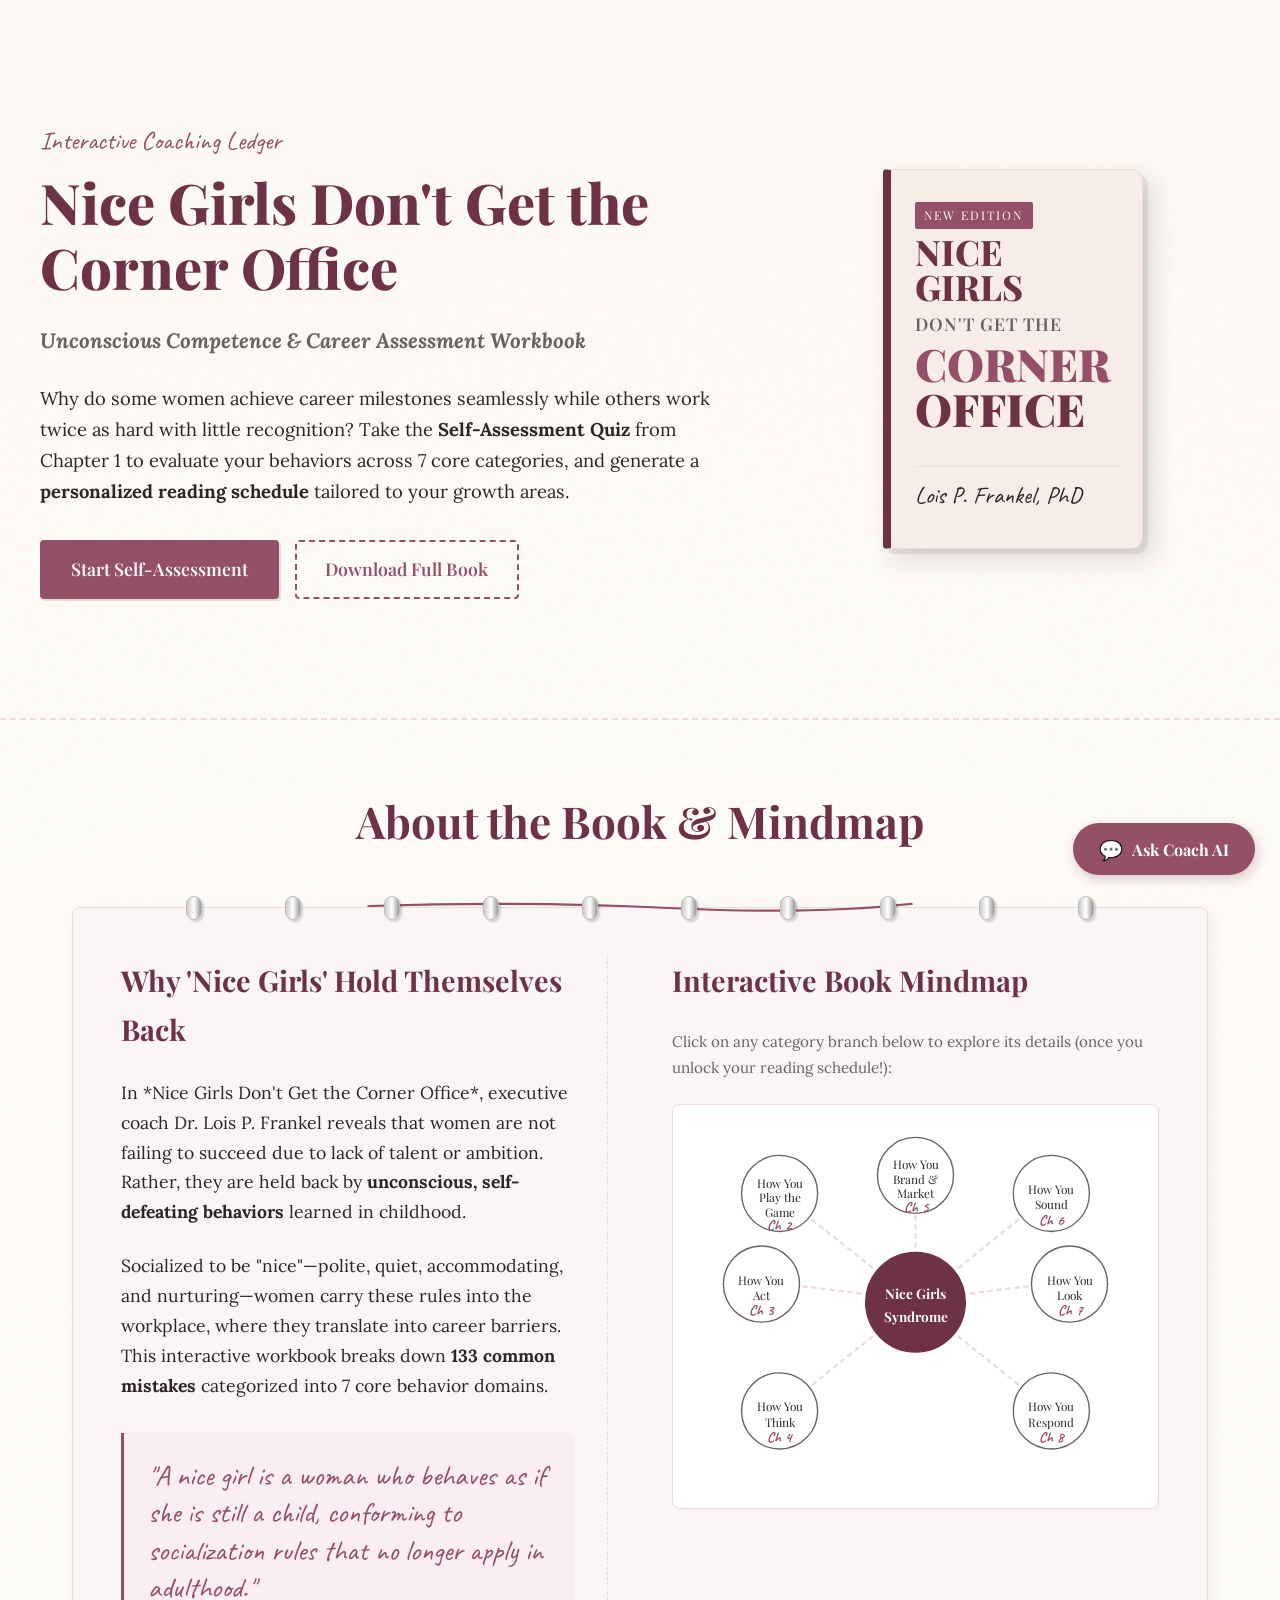
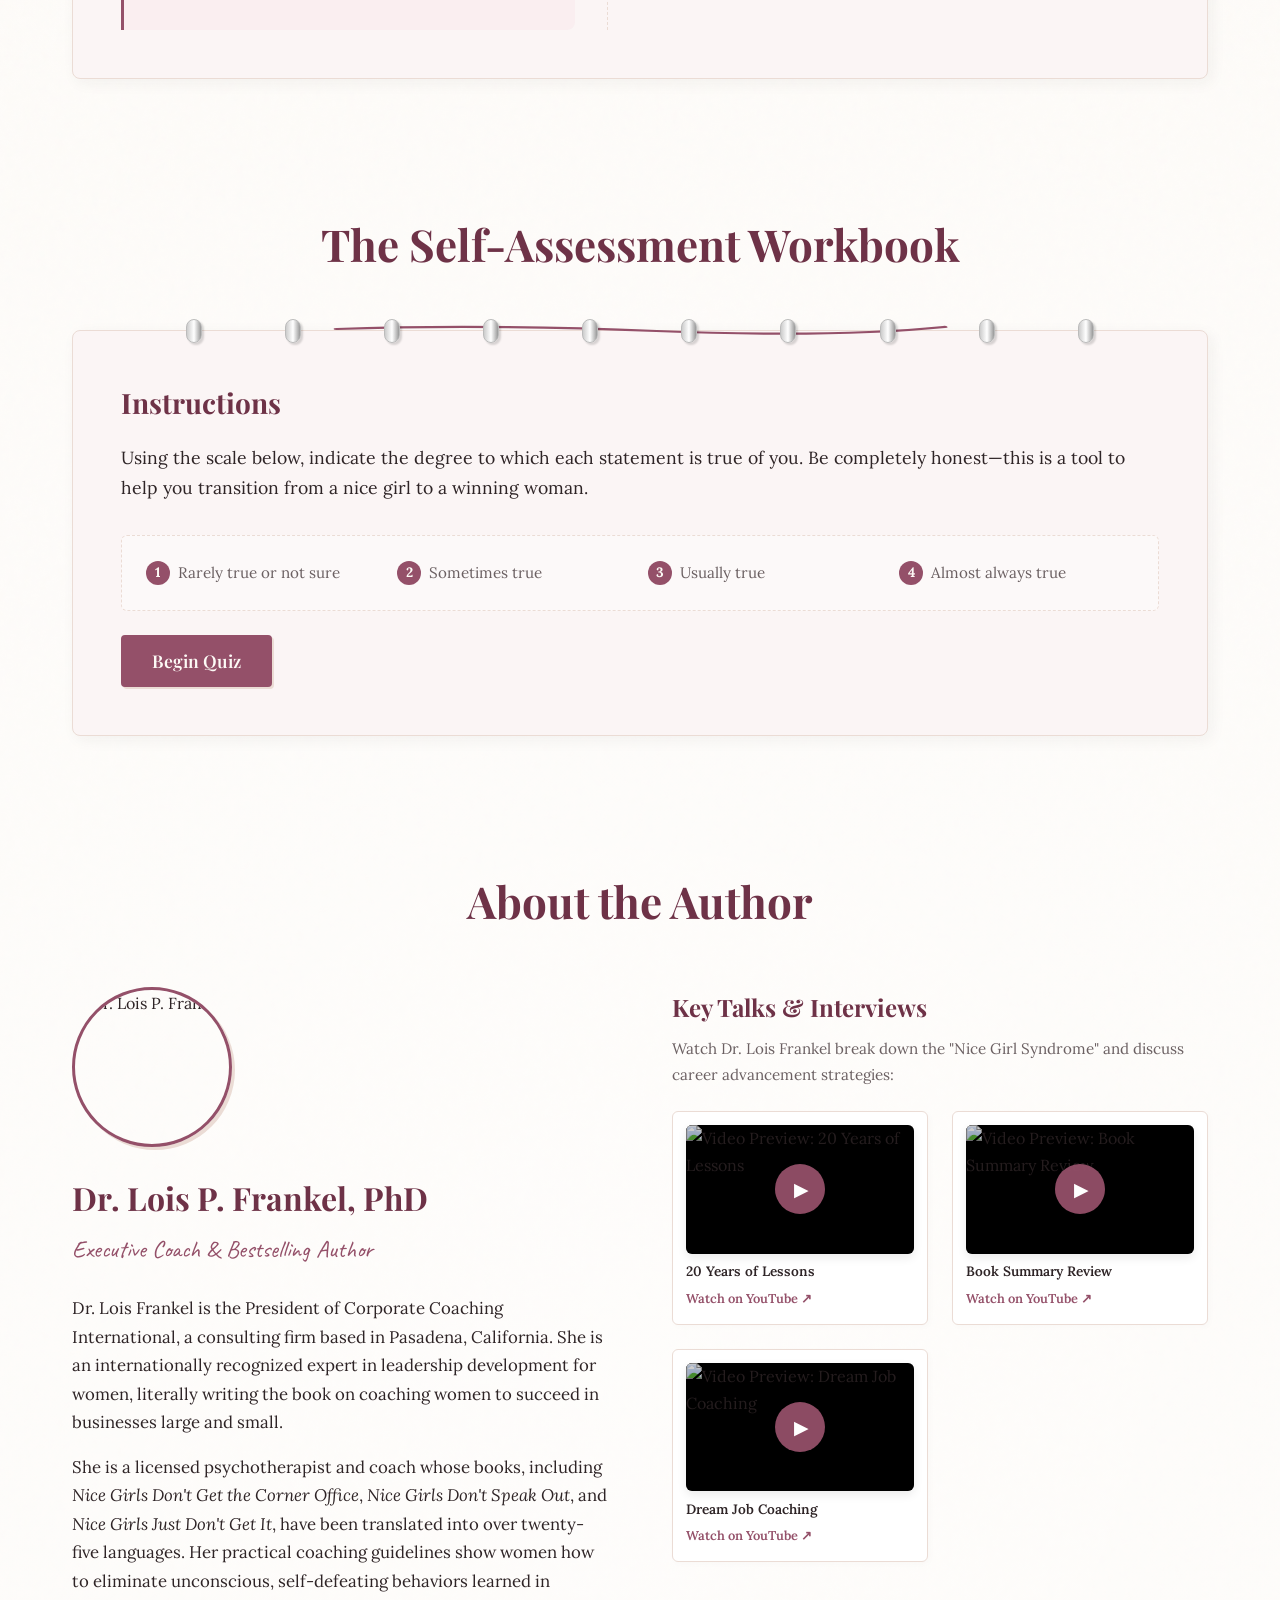
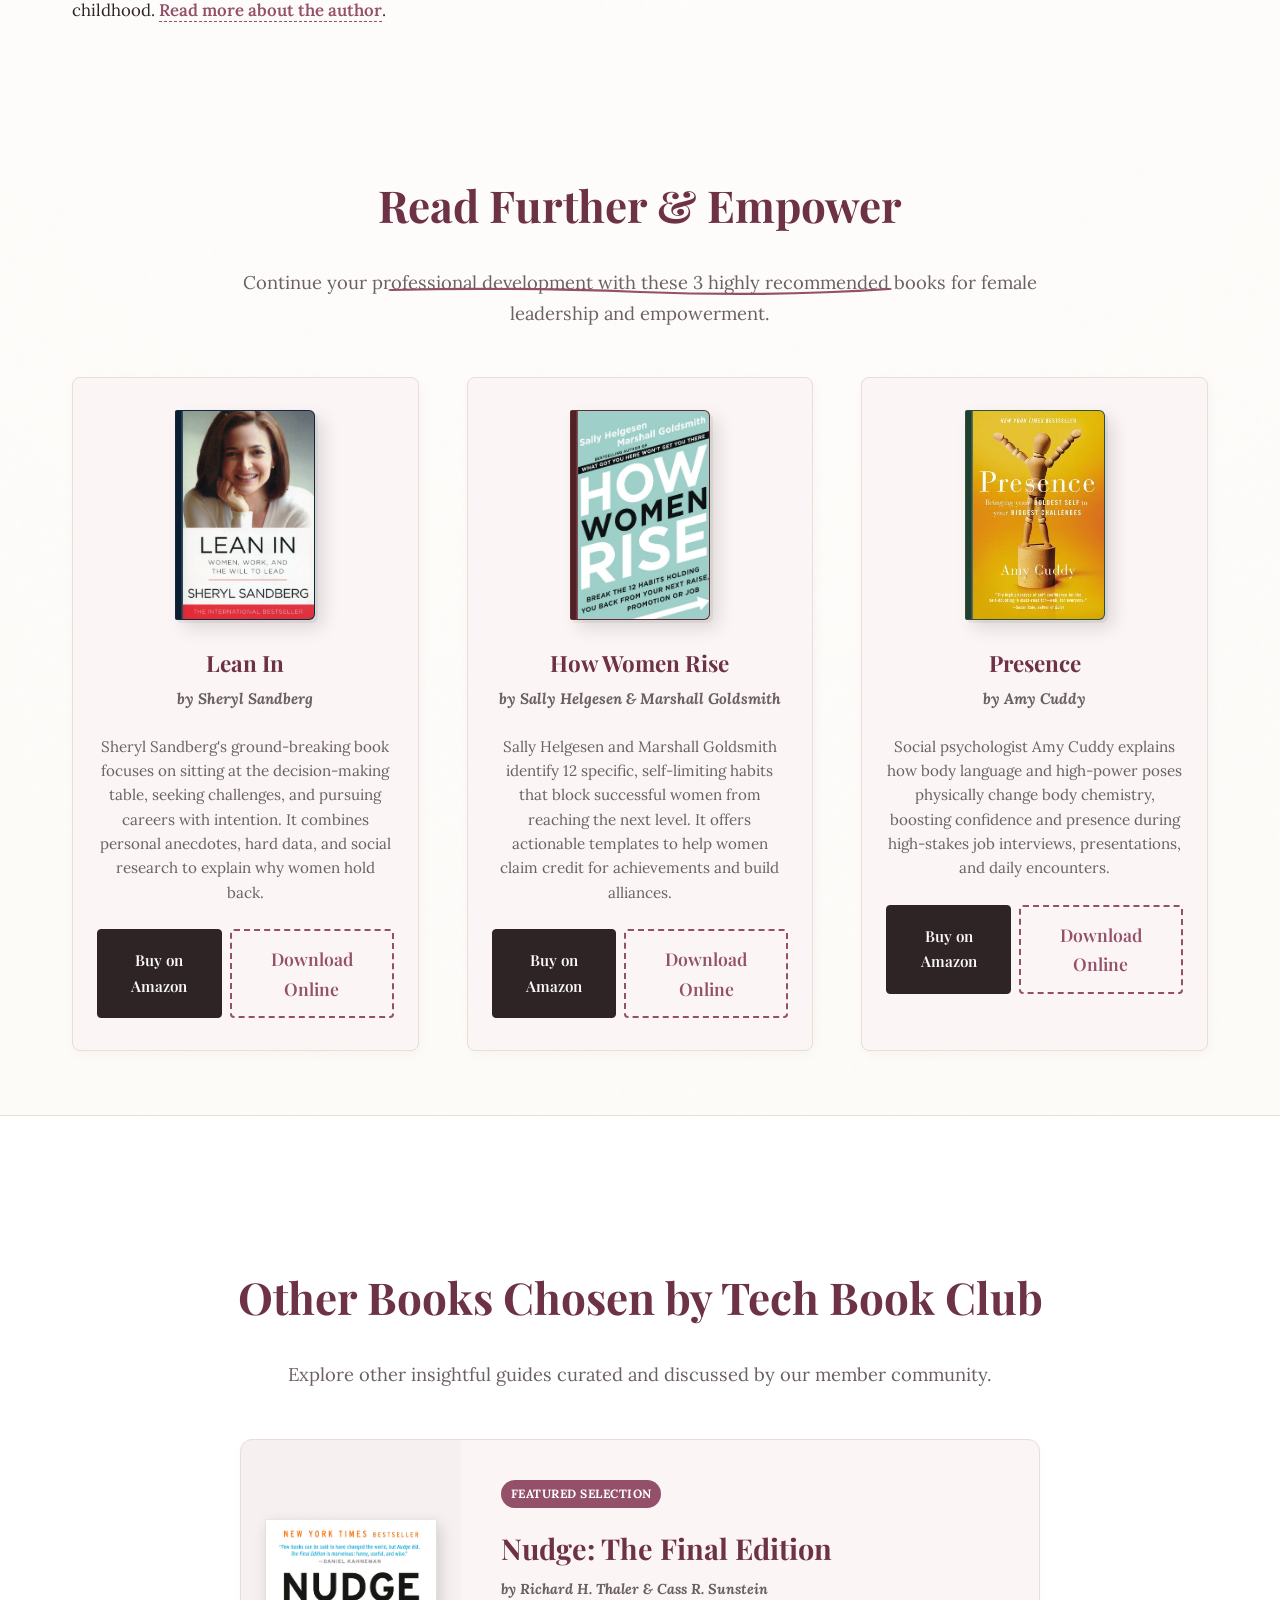
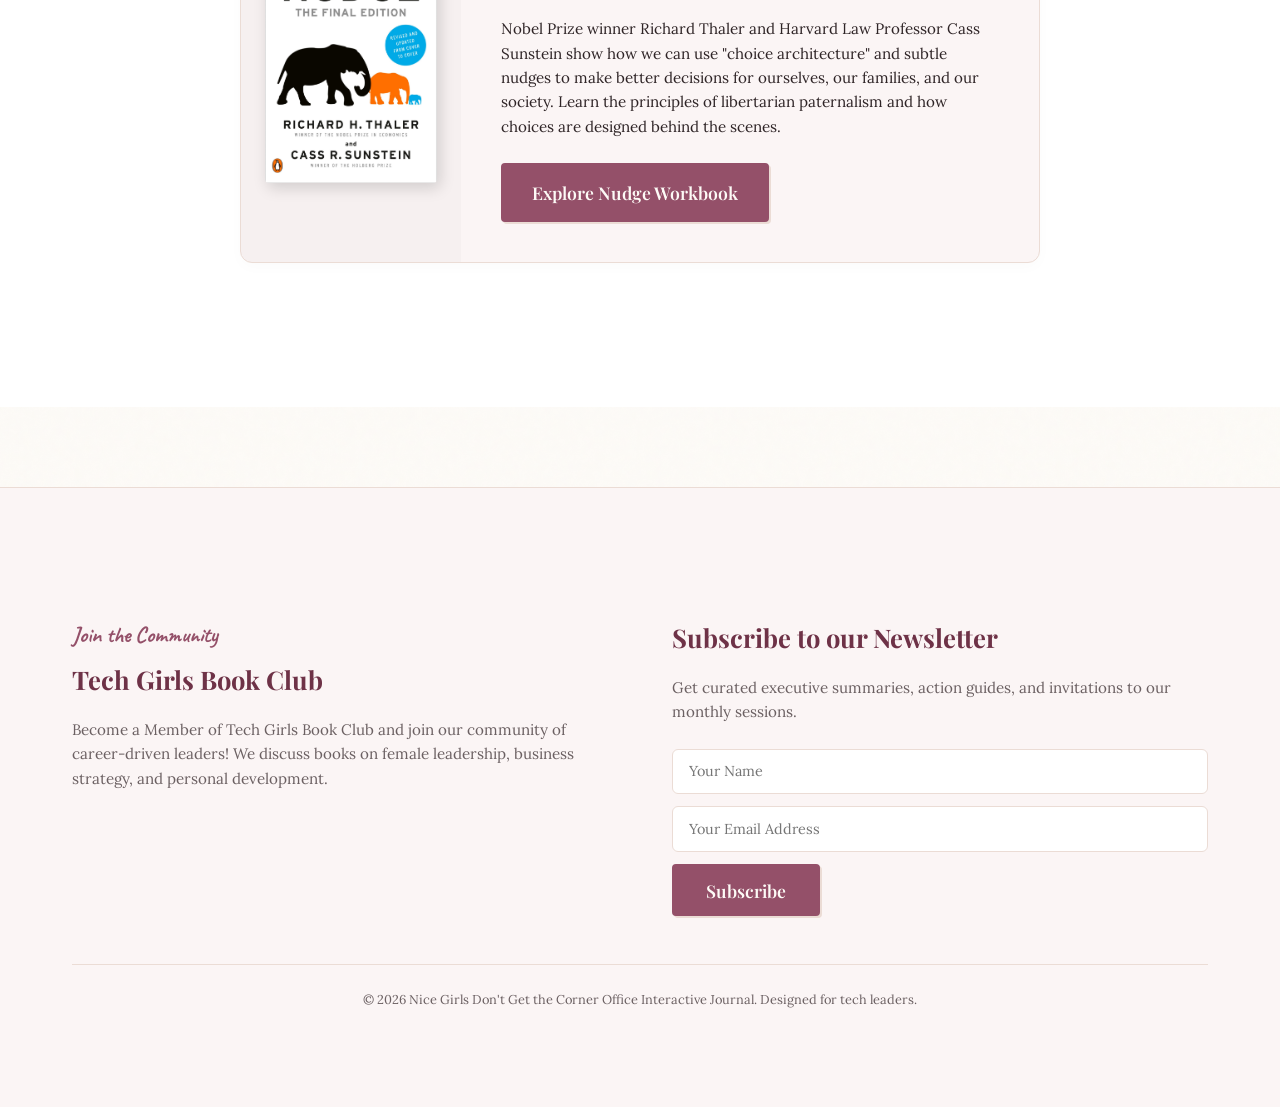
==== index.html @ 50cb1717 "Initial commit" ====
<!DOCTYPE html>
<html lang="en">
<head>
  <meta charset="UTF-8">
  <meta name="viewport" content="width=device-width, initial-scale=1.0">
  <title>Nice Girls Don't Get the Corner Office | Interactive Coaching Journal</title>
  <meta name="description" content="An interactive coaching workbook, dynamic reading schedule, custom podcast player, and Gemini RAG chatbot based on Dr. Lois P. Frankel's bestselling book.">
  <link rel="stylesheet" href="index.css">
</head>
<body>

  <!-- HERO SECTION -->
  <section class="hero-section" id="hero">
    <div class="hero-grid">
      <div class="hero-content">
        <div class="hero-eyebrow">Interactive Coaching Ledger</div>
        <h1 class="hero-title">
          Nice Girls Don't Get the Corner Office
        </h1>
        <h2 class="hero-subtitle">Unconscious Competence & Career Assessment Workbook</h2>
        <p class="hero-description">
          Why do some women achieve career milestones seamlessly while others work twice as hard with little recognition? 
          Take the <strong>Self-Assessment Quiz</strong> from Chapter 1 to evaluate your behaviors across 7 core categories, 
          and generate a <strong>personalized reading schedule</strong> tailored to your growth areas.
        </p>
        <div class="hero-buttons">
          <a href="#assessment-section" class="btn-ink">Start Self-Assessment</a>
          <a href="_OceanofPDF.com_Nice_Girls_Dont_Get_the_Corner_Office_-_Lois_P_Frankel.pdf" download class="btn-ink-outline">Download Full Book</a>
        </div>
      </div>
      <div class="hero-book-wrap">
        <div class="book-card">
          <div class="book-cover-mockup">
            <div class="mockup-banner">New Edition</div>
            <div class="mockup-title">NICE GIRLS</div>
            <div class="mockup-subtitle">DON'T GET THE</div>
            <div class="mockup-corner">CORNER</div>
            <div class="mockup-office">OFFICE</div>
            <div class="mockup-author">Lois P. Frankel, PhD</div>
          </div>
        </div>
      </div>
    </div>
  </section>

  <!-- INTRO & MINDMAP SECTION -->
  <section class="intro-section" id="intro-about">
    <div class="journal-container">
      <h2 class="section-title">
        About the Book & Mindmap
        <div class="doodle-container title-underline">
          <svg class="doodle-svg" viewBox="0 0 200 12" preserveAspectRatio="none">
            <path d="M 5 6 Q 60 1, 110 8 T 195 4" class="doodle-path rose"></path>
          </svg>
        </div>
      </h2>
      
      <div class="journal-card intro-grid">
        <div class="notebook-spirals">
          <span></span><span></span><span></span><span></span><span></span><span></span><span></span><span></span><span></span><span></span>
        </div>
        
        <div class="intro-text-block">
          <h3>Why 'Nice Girls' Hold Themselves Back</h3>
          <p>
            In *Nice Girls Don't Get the Corner Office*, executive coach Dr. Lois P. Frankel reveals that women are not failing to succeed due to lack of talent or ambition. Rather, they are held back by <strong>unconscious, self-defeating behaviors</strong> learned in childhood.
          </p>
          <p>
            Socialized to be "nice"—polite, quiet, accommodating, and nurturing—women carry these rules into the workplace, where they translate into career barriers. This interactive workbook breaks down <strong>133 common mistakes</strong> categorized into 7 core behavior domains.
          </p>
          <div class="handdrawn-quote">
            "A nice girl is a woman who behaves as if she is still a child, conforming to socialization rules that no longer apply in adulthood."
          </div>
        </div>

        <div class="intro-mindmap-block">
          <h3>Interactive Book Mindmap</h3>
          <p class="explanation">Click on any category branch below to explore its details (once you unlock your reading schedule!):</p>
          
          <div class="mindmap-container">
            <svg class="mindmap-svg" viewBox="0 0 500 400">
              <!-- Connector Lines -->
              <g class="mindmap-lines">
                <path d="M 250 200 Q 150 120, 100 80" class="mindmap-path"></path>
                <path d="M 250 200 Q 130 180, 80 180" class="mindmap-path"></path>
                <path d="M 250 200 Q 150 280, 100 320" class="mindmap-path"></path>
                <path d="M 250 200 Q 250 100, 250 60" class="mindmap-path"></path>
                <path d="M 250 200 Q 350 120, 400 80" class="mindmap-path"></path>
                <path d="M 250 200 Q 370 180, 420 180" class="mindmap-path"></path>
                <path d="M 250 200 Q 350 280, 400 320" class="mindmap-path"></path>
              </g>

              <!-- Central Node -->
              <g class="mindmap-node central" transform="translate(250, 200)">
                <circle r="55" class="node-bg"></circle>
                <text class="node-text central-title" y="-10">Nice Girls</text>
                <text class="node-text central-subtitle" y="15">Syndrome</text>
              </g>

              <!-- 7 Outer Category Nodes -->
              <!-- Chapter 2 -->
              <g class="mindmap-node outer branch-ch2" transform="translate(100, 80)" data-chapter="2">
                <circle r="42" class="node-bg"></circle>
                <text class="node-text title" y="-12">How You</text>
                <text class="node-text title" y="4">Play the</text>
                <text class="node-text subtitle" y="20">Game</text>
                <text class="node-text tag" y="35">Ch 2</text>
              </g>

              <!-- Chapter 3 -->
              <g class="mindmap-node outer branch-ch3" transform="translate(80, 180)" data-chapter="3">
                <circle r="42" class="node-bg"></circle>
                <text class="node-text title" y="-5">How You</text>
                <text class="node-text title" y="12">Act</text>
                <text class="node-text tag" y="29">Ch 3</text>
              </g>

              <!-- Chapter 4 -->
              <g class="mindmap-node outer branch-ch4" transform="translate(100, 320)" data-chapter="4">
                <circle r="42" class="node-bg"></circle>
                <text class="node-text title" y="-5">How You</text>
                <text class="node-text title" y="12">Think</text>
                <text class="node-text tag" y="29">Ch 4</text>
              </g>

              <!-- Chapter 5 -->
              <g class="mindmap-node outer branch-ch5" transform="translate(250, 60)" data-chapter="5">
                <circle r="42" class="node-bg"></circle>
                <text class="node-text title" y="-12">How You</text>
                <text class="node-text title" y="4">Brand &amp;</text>
                <text class="node-text subtitle" y="20">Market</text>
                <text class="node-text tag" y="35">Ch 5</text>
              </g>

              <!-- Chapter 6 -->
              <g class="mindmap-node outer branch-ch6" transform="translate(400, 80)" data-chapter="6">
                <circle r="42" class="node-bg"></circle>
                <text class="node-text title" y="-5">How You</text>
                <text class="node-text title" y="12">Sound</text>
                <text class="node-text tag" y="29">Ch 6</text>
              </g>

              <!-- Chapter 7 -->
              <g class="mindmap-node outer branch-ch7" transform="translate(420, 180)" data-chapter="7">
                <circle r="42" class="node-bg"></circle>
                <text class="node-text title" y="-5">How You</text>
                <text class="node-text title" y="12">Look</text>
                <text class="node-text tag" y="29">Ch 7</text>
              </g>

              <!-- Chapter 8 -->
              <g class="mindmap-node outer branch-ch8" transform="translate(400, 320)" data-chapter="8">
                <circle r="42" class="node-bg"></circle>
                <text class="node-text title" y="-5">How You</text>
                <text class="node-text title" y="12">Respond</text>
                <text class="node-text tag" y="29">Ch 8</text>
              </g>
            </svg>
          </div>
        </div>
      </div>
    </div>
  </section>

  <!-- ASSESSMENT / QUIZ SECTION -->
  <section class="assessment-section" id="assessment-section">
    <div class="journal-container">
      <h2 class="section-title">
        The Self-Assessment Workbook
        <div class="doodle-container title-underline">
          <svg class="doodle-svg" viewBox="0 0 200 12" preserveAspectRatio="none">
            <path d="M 5 6 Q 50 1, 105 8 T 195 4" class="doodle-path rose"></path>
          </svg>
        </div>
      </h2>
      
      <div class="journal-card">
        <div class="notebook-spirals">
          <span></span><span></span><span></span><span></span><span></span><span></span><span></span><span></span><span></span><span></span>
        </div>

        <div class="quiz-intro" id="quiz-intro-box">
          <h3>Instructions</h3>
          <p>
            Using the scale below, indicate the degree to which each statement is true of you. 
            Be completely honest—this is a tool to help you transition from a nice girl to a winning woman.
          </p>
          <div class="likert-legend">
            <div class="legend-item"><span class="legend-num">1</span> Rarely true or not sure</div>
            <div class="legend-item"><span class="legend-num">2</span> Sometimes true</div>
            <div class="legend-item"><span class="legend-num">3</span> Usually true</div>
            <div class="legend-item"><span class="legend-num">4</span> Almost always true</div>
          </div>
          <button type="button" class="btn-ink" id="start-quiz-btn" style="margin-top: 1.5rem;">Begin Quiz</button>
        </div>

        <!-- Quiz Form Wrapper -->
        <form id="quiz-form" class="hidden">
          <div class="quiz-progress-bar">
            <div class="progress-fill-wrap">
              <div class="progress-fill" id="progress-fill" style="width: 0%;"></div>
            </div>
            <span class="progress-text" id="progress-text">Page 1 of 7</span>
          </div>

          <!-- Page Containers (7 pages of 7 questions) -->
          <div class="quiz-pages-container" id="quiz-pages-container">
            <!-- JS will dynamically populate questions here -->
          </div>

          <div class="quiz-navigation">
            <button type="button" class="btn-ink-outline hidden" id="prev-page-btn">Previous</button>
            <button type="button" class="btn-ink" id="next-page-btn">Next Section</button>
            <button type="submit" class="btn-ink hidden" id="submit-quiz-btn">Submit & Calculate Scores</button>
          </div>
        </form>
      </div>
    </div>
  </section>

  <!-- RESULTS SECTION -->
  <section class="results-section hidden" id="results-section">
    <div class="journal-container">
      <h2 class="section-title">Your Assessment Results</h2>
      
      <div class="journal-card results-grid">
        <div class="notebook-spirals">
          <span></span><span></span><span></span><span></span><span></span><span></span><span></span><span></span><span></span><span></span>
        </div>

        <div class="results-summary">
          <div class="overall-score-badge">
            <span class="score-label">Overall Score</span>
            <span class="score-val" id="overall-score-display">0</span>
            <span class="score-max">/ 196</span>
          </div>
          
          <div class="profile-verdict-box">
            <h3 id="verdict-title">Verdict</h3>
            <p id="verdict-description">Loading calculation...</p>
            <div class="handdrawn-quote-marker" id="verdict-badge-doodle">
              <span id="verdict-badge-text">Nice Girl</span>
            </div>
          </div>
        </div>

        <div class="results-categories">
          <h3>Category Breakdown</h3>
          <p class="explanation">Scores range from 7 (highest risk) to 28 (highest competence). The lower the score, the more that category impedes your career progression.</p>
          <div class="category-bars-list" id="category-bars-list">
            <!-- JS dynamically populates bars here -->
          </div>
          
          <button type="button" class="btn-ink" id="generate-schedule-btn" style="margin-top: 2rem; width: 100%;">Generate Personal Reading Schedule</button>
        </div>
      </div>
    </div>
  </section>

  <!-- DYNAMIC READING SCHEDULE SECTION -->
  <section class="schedule-section hidden" id="schedule-section">
    <div class="journal-container">
      <div class="schedule-header">
        <h2 class="section-title">
          Your Personal Reading Schedule
          <div class="doodle-container title-underline">
            <svg class="doodle-svg" viewBox="0 0 200 12" preserveAspectRatio="none">
              <path d="M 5 6 Q 50 3, 110 8 T 195 4" class="doodle-path rose"></path>
            </svg>
          </div>
        </h2>
        <p class="schedule-intro-text">
          Based on your self-assessment, we have reordered Chapters 2 through 8. 
          The sections where you scored the <strong>lowest</strong> (representing your highest risk areas) are placed first. 
          Work through these chapters first to gain the highest career leverage!
        </p>
      </div>

      <!-- Sorted Chapter Cards Container -->
      <div class="chapter-cards-container" id="chapter-cards-container">
        <!-- Chapter elements will be dynamically sorted and rendered here by JS -->
      </div>
    </div>
  </section>

  <!-- CHAPTER TEMPLATES (Hidden in DOM, used to clone by JS) -->
  <div id="chapter-templates" class="hidden">
    <!-- CHAPTER 2 -->
    <div class="chapter-card-wrapper" data-chapter="2" data-category-idx="0">
      <div class="chapter-card-header">
        <div class="chapter-badge">Priority #1</div>
        <h3 class="chapter-title">Chapter 2: How You Play the Game</h3>
        <p class="chapter-score-label">Category Score: <strong class="ch-score">0</strong> / 28</p>
      </div>
      
      <!-- Custom Cassette Audio Player -->
      <div class="chapter-audio-wrapper">
        <div class="act-audio-player">
          <div class="player-header">
            <span>JOURNAL CASSETTE PLAYER</span>
            <span>CHAPTER 2</span>
          </div>
          <div class="compact-cassette">
            <div class="compact-label">
              <div class="compact-title">Ch 2: How You Play the Game</div>
              <div class="compact-window">
                <div class="compact-wheel left-wheel"></div>
                <div class="compact-wheel right-wheel"></div>
              </div>
            </div>
          </div>
          <div class="player-controls">
            <input type="range" class="compact-time-slider" min="0" max="100" value="0">
            <div class="player-btn-bar">
              <button class="compact-play-btn" type="button">PLAY</button>
              <button class="compact-speed-btn" type="button" data-speed="1.0">1.0x</button>
              <span class="time-display">0:00 / 0:00</span>
            </div>
          </div>
          <audio src="audio/03_Chapter_2_How_You_Play_the_Game.m4a" preload="none"></audio>
        </div>
      </div>

      <div class="chapter-body">
        <p class="chapter-intro">
          A friend and I were discussing the Olympics soon after the closing ceremony. I remarked that I loved seeing people achieving the goals they had strived for their entire lives. She, on the other hand, said she didn’t like how competitive it was. “It’s the Olympics!” I blurted out. “They’re supposed to be competitive.” Business is no different. It has rules, boundaries, and strategies. If you don't play the game, you can't win.
        </p>
        <div class="chapter-actions">
          <a href="chapters/chapter_2.html" target="_blank" class="btn-ink">Read in PDF</a>
        </div>
      </div>
    </div>

    <!-- CHAPTER 3 -->
    <div class="chapter-card-wrapper" data-chapter="3" data-category-idx="1">
      <div class="chapter-card-header">
        <div class="chapter-badge">Priority #2</div>
        <h3 class="chapter-title">Chapter 3: How You Act</h3>
        <p class="chapter-score-label">Category Score: <strong class="ch-score">0</strong> / 28</p>
      </div>

      <!-- Custom Cassette Audio Player -->
      <div class="chapter-audio-wrapper">
        <div class="act-audio-player">
          <div class="player-header">
            <span>JOURNAL CASSETTE PLAYER</span>
            <span>CHAPTER 3</span>
          </div>
          <div class="compact-cassette">
            <div class="compact-label">
              <div class="compact-title">Ch 3: How You Act</div>
              <div class="compact-window">
                <div class="compact-wheel left-wheel"></div>
                <div class="compact-wheel right-wheel"></div>
              </div>
            </div>
          </div>
          <div class="player-controls">
            <input type="range" class="compact-time-slider" min="0" max="100" value="0">
            <div class="player-btn-bar">
              <button class="compact-play-btn" type="button">PLAY</button>
              <button class="compact-speed-btn" type="button" data-speed="1.0">1.0x</button>
              <span class="time-display">0:00 / 0:00</span>
            </div>
          </div>
          <audio src="audio/04_Chapter_3_How_You_Act.m4a" preload="none"></audio>
        </div>
      </div>

      <div class="chapter-body">
        <p class="chapter-intro">
          In Shakespeare's <em>As You Like It</em>, we are reminded: "All the world’s a stage, and all the men and women are merely players." Success in business depends on your ability to know your part and play it professionally. Just as actors are judged by their performance, we are evaluated by whether we understand the nuances of executive presence and behavior.
        </p>
        <div class="chapter-actions">
          <a href="chapters/chapter_3.html" target="_blank" class="btn-ink">Read in PDF</a>
        </div>
      </div>
    </div>

    <!-- CHAPTER 4 -->
    <div class="chapter-card-wrapper" data-chapter="4" data-category-idx="2">
      <div class="chapter-card-header">
        <div class="chapter-badge">Priority #3</div>
        <h3 class="chapter-title">Chapter 4: How You Think</h3>
        <p class="chapter-score-label">Category Score: <strong class="ch-score">0</strong> / 28</p>
      </div>

      <!-- Custom Cassette Audio Player -->
      <div class="chapter-audio-wrapper">
        <div class="act-audio-player">
          <div class="player-header">
            <span>JOURNAL CASSETTE PLAYER</span>
            <span>CHAPTER 4</span>
          </div>
          <div class="compact-cassette">
            <div class="compact-label">
              <div class="compact-title">Ch 4: How You Think</div>
              <div class="compact-window">
                <div class="compact-wheel left-wheel"></div>
                <div class="compact-wheel right-wheel"></div>
              </div>
            </div>
          </div>
          <div class="player-controls">
            <input type="range" class="compact-time-slider" min="0" max="100" value="0">
            <div class="player-btn-bar">
              <button class="compact-play-btn" type="button">PLAY</button>
              <button class="compact-speed-btn" type="button" data-speed="1.0">1.0x</button>
              <span class="time-display">0:00 / 0:00</span>
            </div>
          </div>
          <audio src="audio/05_Chapter_4_How_You_Think.m4a" preload="none"></audio>
        </div>
      </div>

      <div class="chapter-body">
        <p class="chapter-intro">
          Changing how you think about how you work is essential to changing self-defeating behavior. Most of us have notions about what will get us recognized and what won't. These are "superstitious behaviors"—like believing we must work harder than everyone else to be rewarded. This chapter reframes these childhood socialization rules.
        </p>
        <div class="chapter-actions">
          <a href="chapters/chapter_4.html" target="_blank" class="btn-ink">Read in PDF</a>
        </div>
      </div>
    </div>

    <!-- CHAPTER 5 -->
    <div class="chapter-card-wrapper" data-chapter="5" data-category-idx="3">
      <div class="chapter-card-header">
        <div class="chapter-badge">Priority #4</div>
        <h3 class="chapter-title">Chapter 5: How You Brand and Market Yourself</h3>
        <p class="chapter-score-label">Category Score: <strong class="ch-score">0</strong> / 28</p>
      </div>

      <!-- Custom Cassette Audio Player -->
      <div class="chapter-audio-wrapper">
        <div class="act-audio-player">
          <div class="player-header">
            <span>JOURNAL CASSETTE PLAYER</span>
            <span>CHAPTER 5</span>
          </div>
          <div class="compact-cassette">
            <div class="compact-label">
              <div class="compact-title">Ch 5: How You Brand &amp; Market Yourself</div>
              <div class="compact-window">
                <div class="compact-wheel left-wheel"></div>
                <div class="compact-wheel right-wheel"></div>
              </div>
            </div>
          </div>
          <div class="player-controls">
            <input type="range" class="compact-time-slider" min="0" max="100" value="0">
            <div class="player-btn-bar">
              <button class="compact-play-btn" type="button">PLAY</button>
              <button class="compact-speed-btn" type="button" data-speed="1.0">1.0x</button>
              <span class="time-display">0:00 / 0:00</span>
            </div>
          </div>
          <audio src="audio/06_Chapter_5_How_You_Brand_and_Market_Yourself.m4a" preload="none"></audio>
        </div>
      </div>

      <div class="chapter-body">
        <p class="chapter-intro">
          When you think of Coke, Kleenex, or Google, they are synonymous with the value they deliver. Brand names get a reputation as a result of consistent quality and strategic visibility. You are a brand too. If you are waiting to be noticed rather than defining and promoting your professional brand, you are holding yourself back.
        </p>
        <div class="chapter-actions">
          <a href="chapters/chapter_5.html" target="_blank" class="btn-ink">Read in PDF</a>
        </div>
      </div>
    </div>

    <!-- CHAPTER 6 -->
    <div class="chapter-card-wrapper" data-chapter="6" data-category-idx="4">
      <div class="chapter-card-header">
        <div class="chapter-badge">Priority #5</div>
        <h3 class="chapter-title">Chapter 6: How You Sound</h3>
        <p class="chapter-score-label">Category Score: <strong class="ch-score">0</strong> / 28</p>
      </div>

      <!-- Custom Cassette Audio Player -->
      <div class="chapter-audio-wrapper">
        <div class="act-audio-player">
          <div class="player-header">
            <span>JOURNAL CASSETTE PLAYER</span>
            <span>CHAPTER 6</span>
          </div>
          <div class="compact-cassette">
            <div class="compact-label">
              <div class="compact-title">Ch 6: How You Sound</div>
              <div class="compact-window">
                <div class="compact-wheel left-wheel"></div>
                <div class="compact-wheel right-wheel"></div>
              </div>
            </div>
          </div>
          <div class="player-controls">
            <input type="range" class="compact-time-slider" min="0" max="100" value="0">
            <div class="player-btn-bar">
              <button class="compact-play-btn" type="button">PLAY</button>
              <button class="compact-speed-btn" type="button" data-speed="1.0">1.0x</button>
              <span class="time-display">0:00 / 0:00</span>
            </div>
          </div>
          <audio src="audio/07_Chapter_6_How_You_Sound.m4a" preload="none"></audio>
        </div>
      </div>

      <div class="chapter-body">
        <p class="chapter-intro">
          There is a Chinese proverb: "May you have a wonderful idea and not be able to convince anyone of it." The best ideas fall on deaf ears if they are not communicated with executive credibility. This chapter breaks down vocal fillers, qualifiers, preambles, and the famous Mehrabian rule of message components.
        </p>
        <div class="chapter-actions">
          <a href="chapters/chapter_6.html" target="_blank" class="btn-ink">Read in PDF</a>
        </div>
      </div>
    </div>

    <!-- CHAPTER 7 -->
    <div class="chapter-card-wrapper" data-chapter="7" data-category-idx="5">
      <div class="chapter-card-header">
        <div class="chapter-badge">Priority #6</div>
        <h3 class="chapter-title">Chapter 7: How You Look</h3>
        <p class="chapter-score-label">Category Score: <strong class="ch-score">0</strong> / 28</p>
      </div>

      <!-- Custom Cassette Audio Player -->
      <div class="chapter-audio-wrapper">
        <div class="act-audio-player">
          <div class="player-header">
            <span>JOURNAL CASSETTE PLAYER</span>
            <span>CHAPTER 7</span>
          </div>
          <div class="compact-cassette">
            <div class="compact-label">
              <div class="compact-title">Ch 7: How You Look</div>
              <div class="compact-window">
                <div class="compact-wheel left-wheel"></div>
                <div class="compact-wheel right-wheel"></div>
              </div>
            </div>
          </div>
          <div class="player-controls">
            <input type="range" class="compact-time-slider" min="0" max="100" value="0">
            <div class="player-btn-bar">
              <button class="compact-play-btn" type="button">PLAY</button>
              <button class="compact-speed-btn" type="button" data-speed="1.0">1.0x</button>
              <span class="time-display">0:00 / 0:00</span>
            </div>
          </div>
          <audio src="audio/08_Chapter_7_How_You_Look.m4a" preload="none"></audio>
        </div>
      </div>

      <div class="chapter-body">
        <p class="chapter-intro">
          This section examines the physical things you may unconsciously or habitually do that contribute to perceptions of being less capable than you are. We focus on physical presence, body language, facial gestures, eye contact, and attire. Because visual behaviors are easily identifiable, modifying them provides a quick win.
        </p>
        <div class="chapter-actions">
          <a href="chapters/chapter_7.html" target="_blank" class="btn-ink">Read in PDF</a>
        </div>
      </div>
    </div>

    <!-- CHAPTER 8 -->
    <div class="chapter-card-wrapper" data-chapter="8" data-category-idx="6">
      <div class="chapter-card-header">
        <div class="chapter-badge">Priority #7</div>
        <h3 class="chapter-title">Chapter 8: How You Respond</h3>
        <p class="chapter-score-label">Category Score: <strong class="ch-score">0</strong> / 28</p>
      </div>

      <!-- Custom Cassette Audio Player -->
      <div class="chapter-audio-wrapper">
        <div class="act-audio-player">
          <div class="player-header">
            <span>JOURNAL CASSETTE PLAYER</span>
            <span>CHAPTER 8</span>
          </div>
          <div class="compact-cassette">
            <div class="compact-label">
              <div class="compact-title">Ch 8: How You Respond</div>
              <div class="compact-window">
                <div class="compact-wheel left-wheel"></div>
                <div class="compact-wheel right-wheel"></div>
              </div>
            </div>
          </div>
          <div class="player-controls">
            <input type="range" class="compact-time-slider" min="0" max="100" value="0">
            <div class="player-btn-bar">
              <button class="compact-play-btn" type="button">PLAY</button>
              <button class="compact-speed-btn" type="button" data-speed="1.0">1.0x</button>
              <span class="time-display">0:00 / 0:00</span>
            </div>
          </div>
          <audio src="audio/09_Chapter_8_How_You_Respond.m4a" preload="none"></audio>
        </div>
      </div>

      <div class="chapter-body">
        <p class="chapter-intro">
          So far, we've looked at active behaviors that diminish credibility. Here, we examine how you respond to how others treat you. Often these responses are so automatic—like playing along, being overly polite, or absorbing inappropriate treatment—that we don't realize the massive damage they do to our careers.
        </p>
        <div class="chapter-actions">
          <a href="chapters/chapter_8.html" target="_blank" class="btn-ink">Read in PDF</a>
        </div>
      </div>
    </div>
  </div>

  <!-- ABOUT THE AUTHOR SECTION -->
  <section class="author-section" id="about-author">
    <div class="journal-container">
      <h2 class="section-title">About the Author</h2>
      <div class="author-grid">
        <div class="author-info">
          <div class="author-photo-wrap">
            <img src="Lois-P.-Frankel-Ph.D.-image.jpg" alt="Dr. Lois P. Frankel" class="author-photo">
          </div>
          <h3>Dr. Lois P. Frankel, PhD</h3>
          <p class="author-subtitle">Executive Coach & Bestselling Author</p>
          <div class="author-bio-text">
            <p>
              Dr. Lois Frankel is the President of Corporate Coaching International, a consulting firm based in Pasadena, California. 
              She is an internationally recognized expert in leadership development for women, 
              literally writing the book on coaching women to succeed in businesses large and small.
            </p>
            <p>
              She is a licensed psychotherapist and coach whose books, including 
              <em>Nice Girls Don't Get the Corner Office</em>, <em>Nice Girls Don't Speak Out</em>, and <em>Nice Girls Just Don't Get It</em>, 
              have been translated into over twenty-five languages. 
              Her practical coaching guidelines show women how to eliminate unconscious, self-defeating behaviors learned in childhood.
              <a href="https://en.wikipedia.org/wiki/Lois_P._Frankel" target="_blank" style="color: var(--ink-rose); font-weight: 600; text-decoration: none; border-bottom: 1px dashed var(--ink-rose);">Read more about the author</a>.
            </p>
          </div>
        </div>

        <div class="author-videos">
          <h3>Key Talks & Interviews</h3>
          <p class="explanation">Watch Dr. Lois Frankel break down the "Nice Girl Syndrome" and discuss career advancement strategies:</p>
          
          <div class="videos-compact-grid">
            <!-- Video 1 -->
            <div class="video-container">
              <div class="video-preview-wrapper" onclick="this.innerHTML='<iframe src=&quot;https://www.youtube-nocookie.com/embed/o63RZ6oUTfE?autoplay=1&quot; title=&quot;20 Years of Lessons Every Woman Leader Must Hear&quot; frameborder=&quot;0&quot; allow=&quot;accelerometer; autoplay; clipboard-write; encrypted-media; gyroscope; picture-in-picture&quot; allowfullscreen></iframe>'">
                <img src="https://img.youtube.com/vi/o63RZ6oUTfE/hqdefault.jpg" alt="Video Preview: 20 Years of Lessons" class="video-thumbnail">
                <div class="play-overlay">
                  <span class="play-triangle">▶</span>
                </div>
              </div>
              <p class="video-title">20 Years of Lessons</p>
              <a href="https://www.youtube.com/watch?v=o63RZ6oUTfE" target="_blank" class="video-backup-link">Watch on YouTube ↗</a>
            </div>
            
            <!-- Video 2 -->
            <div class="video-container">
              <div class="video-preview-wrapper" onclick="this.innerHTML='<iframe src=&quot;https://www.youtube-nocookie.com/embed/CNBCofblJSU?autoplay=1&quot; title=&quot;Nice Girls Don\'t Get The Corner Office - Book Summary&quot; frameborder=&quot;0&quot; allow=&quot;accelerometer; autoplay; clipboard-write; encrypted-media; gyroscope; picture-in-picture&quot; allowfullscreen></iframe>'">
                <img src="https://img.youtube.com/vi/CNBCofblJSU/hqdefault.jpg" alt="Video Preview: Book Summary Review" class="video-thumbnail">
                <div class="play-overlay">
                  <span class="play-triangle">▶</span>
                </div>
              </div>
              <p class="video-title">Book Summary Review</p>
              <a href="https://www.youtube.com/watch?v=CNBCofblJSU" target="_blank" class="video-backup-link">Watch on YouTube ↗</a>
            </div>

            <!-- Video 3 -->
            <div class="video-container">
              <div class="video-preview-wrapper" onclick="this.innerHTML='<iframe src=&quot;https://www.youtube-nocookie.com/embed/wRxknifAdG8?autoplay=1&quot; title=&quot;Dr. Lois Frankel on How to Get Your Dream Job&quot; frameborder=&quot;0&quot; allow=&quot;accelerometer; autoplay; clipboard-write; encrypted-media; gyroscope; picture-in-picture&quot; allowfullscreen></iframe>'">
                <img src="https://img.youtube.com/vi/wRxknifAdG8/hqdefault.jpg" alt="Video Preview: Dream Job Coaching" class="video-thumbnail">
                <div class="play-overlay">
                  <span class="play-triangle">▶</span>
                </div>
              </div>
              <p class="video-title">Dream Job Coaching</p>
              <a href="https://www.youtube.com/watch?v=wRxknifAdG8" target="_blank" class="video-backup-link">Watch on YouTube ↗</a>
            </div>
          </div>
        </div>
      </div>
    </div>
  </section>

  <!-- READ FURTHER SECTION -->
  <section class="read-further-section" id="read-further">
    <div class="journal-container">
      <h2 class="section-title">
        Read Further & Empower
        <div class="doodle-container title-underline">
          <svg class="doodle-svg" viewBox="0 0 200 12" preserveAspectRatio="none">
            <path d="M 5 6 Q 50 3, 100 8 T 195 5" class="doodle-path rose"></path>
          </svg>
        </div>
      </h2>
      <p class="schedule-intro-text">
        Continue your professional development with these 3 highly recommended books for female leadership and empowerment.
      </p>

      <div class="further-books-grid">
        <!-- Book 1: Lean In -->
        <div class="further-book-card">
          <div class="mock-cover-book lean-in">
            <div class="spine"></div>
            <img src="images/new_images/PDF-EPUB-Lean-In-Women-Work-and-the-Will-to-Lead-by-Sheryl-Sandberg-Download.jpg" alt="Lean In Book Cover" class="cover-design-img">
          </div>
          <div class="further-book-details">
            <h3>Lean In</h3>
            <p class="further-author"><em><strong>by Sheryl Sandberg</strong></em></p>
            <p class="further-intro">
              Sheryl Sandberg's ground-breaking book focuses on sitting at the decision-making table, seeking challenges, and pursuing careers with intention. It combines personal anecdotes, hard data, and social research to explain why women hold back.
            </p>
            <div class="further-actions">
              <a href="https://www.amazon.com/Lean-Women-Work-Will-Lead/dp/0385349947" target="_blank" class="btn-read-pdf">Buy on Amazon</a>
              <a href="https://oceanofpdf.com/genres/leadership/pdf-epub-lean-in-women-work-and-the-will-to-lead-download-29021019381/" target="_blank" class="btn-ink-outline">Download Online</a>
            </div>
          </div>
        </div>

        <!-- Book 2: How Women Rise -->
        <div class="further-book-card">
          <div class="mock-cover-book rise">
            <div class="spine"></div>
            <img src="images/new_images/PDF-EPUB-How-Women-Rise-Break-the-12-Habits-Holding-You-Back-from-Your-Next-Raise-Promotion-or-Job-by-Sally-Helgesen-Download.jpg" alt="How Women Rise Book Cover" class="cover-design-img">
          </div>
          <div class="further-book-details">
            <h3>How Women Rise</h3>
            <p class="further-author"><em><strong>by Sally Helgesen & Marshall Goldsmith</strong></em></p>
            <p class="further-intro">
              Sally Helgesen and Marshall Goldsmith identify 12 specific, self-limiting habits that block successful women from reaching the next level. It offers actionable templates to help women claim credit for achievements and build alliances.
            </p>
            <div class="further-actions">
              <a href="https://www.amazon.com/How-Women-Rise-Helgesen-Goldsmith/dp/0316440124" target="_blank" class="btn-read-pdf">Buy on Amazon</a>
              <a href="https://oceanofpdf.com/authors/sally-helgesen/pdf-epub-how-women-rise-break-the-12-habits-holding-you-back-from-your-next-raise-promotion-or-job-download-31689265661/" target="_blank" class="btn-ink-outline">Download Online</a>
            </div>
          </div>
        </div>

        <!-- Book 3: Presence -->
        <div class="further-book-card">
          <div class="mock-cover-book presence">
            <div class="spine"></div>
            <img src="images/new_images/PDF-EPUB-Presence-Bringing-Your-Boldest-Self-to-Your-Biggest-Challenges-Download.jpg" alt="Presence Book Cover" class="cover-design-img">
          </div>
          <div class="further-book-details">
            <h3>Presence</h3>
            <p class="further-author"><em><strong>by Amy Cuddy</strong></em></p>
            <p class="further-intro">
              Social psychologist Amy Cuddy explains how body language and high-power poses physically change body chemistry, boosting confidence and presence during high-stakes job interviews, presentations, and daily encounters.
            </p>
            <div class="further-actions">
              <a href="https://www.amazon.com/Presence-Amy-Cuddy/dp/0316256587" target="_blank" class="btn-read-pdf">Buy on Amazon</a>
              <a href="https://oceanofpdf.com/genres/leadership/pdf-epub-presence-bringing-your-boldest-self-to-your-biggest-challenges-download/" target="_blank" class="btn-ink-outline">Download Online</a>
            </div>
          </div>
        </div>
      </div>
    </div>
  </section>

  <!-- OTHER BOOKS CHOSEN BY TECH BOOK CLUB -->
  <section class="other-books-section" id="other-books">
    <div class="journal-container">
      <h2 class="section-title">
        Other Books Chosen by Tech Book Club
      </h2>
      <p class="schedule-intro-text">
        Explore other insightful guides curated and discussed by our member community.
      </p>

      <div class="other-book-card-wrap">
        <div class="other-book-card">
          <div class="other-book-cover-wrap">
            <img src="images/nudge_cover.jpg" alt="Nudge Book Cover" class="other-book-cover">
          </div>
          <div class="other-book-details">
            <div class="club-selection-badge">Featured Selection</div>
            <h3>Nudge: The Final Edition</h3>
            <p class="author-byline"><em><strong>by Richard H. Thaler & Cass R. Sunstein</strong></em></p>
            <p class="book-summary-text">
              Nobel Prize winner Richard Thaler and Harvard Law Professor Cass Sunstein show how we can use "choice architecture" and subtle nudges to make better decisions for ourselves, our families, and our society. Learn the principles of libertarian paternalism and how choices are designed behind the scenes.
            </p>
            <div class="other-book-actions">
              <a href="https://daria-mir.github.io/nudge_book/" class="btn-ink">Explore Nudge Workbook</a>
            </div>
          </div>
        </div>
      </div>
    </div>
  </section>

  <!-- SITE FOOTER & Tech Girls Book Club -->
  <footer class="site-footer">
    <div class="journal-container">
      <div class="footer-grid">
        <div class="footer-club-info">
          <div class="club-eyebrow">Join the Community</div>
          <h3>Tech Girls Book Club</h3>
          <p>
            Become a Member of Tech Girls Book Club and join our community of career-driven leaders! 
            We discuss books on female leadership, business strategy, and personal development.
          </p>
        </div>
        <div class="footer-newsletter">
          <h3>Subscribe to our Newsletter</h3>
          <p>Get curated executive summaries, action guides, and invitations to our monthly sessions.</p>
          <form id="newsletter-form" class="newsletter-form">
            <input type="text" id="subscriber-name" placeholder="Your Name" required>
            <input type="email" id="subscriber-email" placeholder="Your Email Address" required>
            <button type="submit" class="btn-ink">Subscribe</button>
          </form>
          <p id="newsletter-status" class="newsletter-status hidden"></p>
        </div>
      </div>
      <div class="footer-bottom">
        <p>&copy; 2026 Nice Girls Don't Get the Corner Office Interactive Journal. Designed for tech leaders.</p>
      </div>
    </div>
  </footer>

  <!-- CHATBOT DRAWER / COMPONENT (GEMINI RAG) -->
  <div class="chatbot-drawer-container">
    <!-- Chatbot Toggle Bubble -->
    <button type="button" class="chatbot-bubble-btn" id="chatbot-toggle-btn">
      <span class="bubble-icon">💬</span>
      <span class="bubble-label">Ask Coach AI</span>
    </button>

    <!-- Chat Interface Window -->
    <div class="chatbot-window hidden" id="chatbot-window">
      <div class="chatbot-header">
        <div class="chat-header-info">
          <h4>Nice Girls AI Coach</h4>
          <span class="status-online">● Coach Online</span>
        </div>
        <div class="chat-header-actions">
          <button type="button" class="chat-settings-btn" id="chat-settings-btn" title="API Key Setup">⚙️</button>
          <button type="button" class="chat-close-btn" id="chat-close-btn" title="Minimize">✖</button>
        </div>
      </div>

      <!-- Settings Panel (API Key Setup) -->
      <div class="chatbot-settings-pane hidden" id="chatbot-settings-pane">
        <h5>Configure Gemini API Key</h5>
        <p>A global API key is pre-configured, but you can override it with your personal key here.</p>
        <div class="settings-input-row">
          <input type="password" id="gemini-api-key-input" placeholder="AIzaSy...">
          <button type="button" class="btn-ink" id="save-api-key-btn">Save</button>
        </div>
        <p class="api-key-status" id="api-key-status"></p>
      </div>

      <!-- Chat History -->
      <div class="chatbot-messages" id="chatbot-messages">
        <div class="chat-msg system">
          <p>Welcome! I'm your interactive book coach. Ask me questions about the mistakes, tips, or concepts inside *Nice Girls Don't Get the Corner Office*.</p>
        </div>
        <div class="chat-msg system">
          <p>The chatbot is pre-configured with a Gemini API Key. You can begin chatting immediately!</p>
        </div>
      </div>

      <!-- Suggestion Chips -->
      <div class="chatbot-suggestions" id="chatbot-suggestions">
        <button type="button" class="suggestion-chip">What is Mistake 21?</button>
        <button type="button" class="suggestion-chip">How do I negotiate salary?</button>
        <button type="button" class="suggestion-chip">Tell me about Chapter 6</button>
      </div>

      <!-- Input Row -->
      <div class="chatbot-input-row">
        <textarea id="chatbot-input-text" placeholder="Ask a question about the book..."></textarea>
        <button type="button" class="chat-send-btn" id="chat-send-btn">➔</button>
      </div>
    </div>
  </div>

  <!-- NOTION SYNC MODAL -->
  <div id="notion-modal" class="modal-overlay hidden">
    <div class="modal-card">
      <div class="modal-header">
        <h3>📝 Sync to Notion</h3>
        <button type="button" class="close-modal-btn" id="close-notion-modal-btn">✖</button>
      </div>
      <div class="modal-body">
        <p>Your journal entries and commitments have been formatted in Markdown and copied to your clipboard!</p>
        <div class="clipboard-preview">
          <pre id="notion-preview-text" style="white-space: pre-wrap; font-family: monospace; font-size: 0.85rem; text-align: left;"></pre>
        </div>
        <p class="instructions">Click below to open a blank page in Notion, then press <strong>Cmd + V</strong> (or <strong>Ctrl + V</strong>) to paste your notes directly.</p>
      </div>
      <div class="modal-actions">
        <button type="button" class="btn-ink" id="btn-proceed-notion">Open Notion &amp; Paste</button>
      </div>
    </div>
  </div>

  <!-- Mindmap Info Popup Modal -->
  <div id="mindmap-modal" class="modal-overlay hidden">
    <div class="modal-card">
      <div class="modal-header">
        <h3 id="mindmap-modal-title">Chapter Title</h3>
        <button type="button" class="close-modal-btn" id="close-mindmap-modal-btn">&times;</button>
      </div>
      <div class="modal-body">
        <p id="mindmap-modal-desc" style="line-height: 1.6; color: var(--ink-dark); text-align: left;"></p>
        <div class="mindmap-modal-mistakes" style="margin-top: 1rem; background-color: var(--paper-blush); border: 1px solid var(--paper-edge); border-radius: 8px; padding: 1rem;">
          <strong style="color: var(--ink-berry); font-family: var(--serif-heading); display: block; text-align: left;">Key Focus Areas:</strong>
          <ul id="mindmap-modal-mistakes-list" style="margin-top: 0.5rem; padding-left: 1.25rem; font-size: 0.9rem; color: var(--pencil-grey); text-align: left;">
          </ul>
        </div>
      </div>
      <div class="modal-actions">
        <button type="button" class="btn-ink" id="btn-mindmap-go">Go to Section</button>
      </div>
    </div>
  </div>

  <!-- TOAST NOTIFICATION CONTAINER -->
  <div id="toast" class="toast hidden">Copied to clipboard!</div>

  <!-- HIDDEN EXPORT CANVAS FOR TIP CARD RENDERING (1080x1080) -->
  <canvas id="export-canvas" width="1080" height="1080" class="hidden"></canvas>

  <!-- PRINT ONLY CONTAINER (Hidden in screen media, populated dynamically by JS on print trigger) -->
  <div id="print-only-container" class="print-only"></div>

  <script src="index.js"></script>
</body>
</html>
---- index.css ----
@import url('https://fonts.googleapis.com/css2?family=Caveat:wght@400;700&family=Lora:ital,wght@0,400;0,500;0,600;0,700;1,400;1,500&family=Playfair+Display:ital,wght@0,400;0,600;0,700;0,800;1,400;1,600&display=swap');

:root {
  --paper-bg: #fdfaf6;
  --paper-blush: #fbf5f5;
  --paper-edge: #ebdcd5;
  --ink-dark: #2e2426;
  --ink-rose: #945069;       /* Demure rose accent */
  --ink-berry: #6e3247;      /* Dark berry headings */
  --ink-sage: #5c7069;       /* Muted sage accent */
  --pencil-grey: #6b6062;
  --highlighter-pink: rgba(235, 179, 197, 0.4);
  --serif-heading: 'Playfair Display', Georgia, serif;
  --serif-body: 'Lora', 'Merriweather', Georgia, serif;
  --handwriting: 'Caveat', cursive;
  --transition-slow: all 0.6s cubic-bezier(0.16, 1, 0.3, 1);
  --transition-fast: all 0.2s ease;
}

/* Resets */
* {
  box-sizing: border-box;
  margin: 0;
  padding: 0;
}

.hidden {
  display: none !important;
}

html {
  scroll-behavior: smooth;
  scrollbar-color: var(--ink-dark) var(--paper-edge);
  scrollbar-width: thin;
}

::-webkit-scrollbar {
  width: 10px;
}
::-webkit-scrollbar-track {
  background: var(--paper-blush);
  border-left: 1px solid var(--paper-edge);
}
::-webkit-scrollbar-thumb {
  background: var(--ink-rose);
  border-radius: 6px;
  border: 2px solid var(--paper-blush);
}

body {
  font-family: var(--serif-body);
  color: var(--ink-dark);
  background-color: var(--paper-bg);
  background-image: 
    radial-gradient(circle at 50% 50%, rgba(255,255,255,0.6), transparent),
    url("data:image/svg+xml,%3Csvg viewBox='0 0 200 200' xmlns='http://www.w3.org/2000/svg'%3E%3Cfilter id='noiseFilter'%3E%3CfeTurbulence type='fractalNoise' baseFrequency='0.75' numOctaves='3' stitchTiles='stitch'/%3E%3C/filter%3E%3Crect width='100%25' height='100%25' filter='url(%23noiseFilter)' opacity='0.025'/%3E%3C/svg%3E");
  line-height: 1.7;
  overflow-x: hidden;
  position: relative;
}

.journal-container {
  width: 100%;
  max-width: 1200px;
  margin: 0 auto;
  padding: 4rem 2rem;
  position: relative;
}

.section-title {
  font-family: var(--serif-heading);
  font-weight: 700;
  font-size: 2.75rem;
  color: var(--ink-berry);
  text-align: center;
  margin: 0 auto 3rem auto;
  position: relative;
  display: table;
}

/* Buttons */
.btn-ink {
  display: inline-flex;
  align-items: center;
  justify-content: center;
  padding: 0.8rem 1.8rem;
  font-family: var(--serif-heading);
  font-weight: 600;
  font-size: 1.1rem;
  color: var(--paper-bg);
  background-color: var(--ink-rose);
  border: 2px solid var(--ink-rose);
  border-radius: 4px;
  cursor: pointer;
  text-decoration: none;
  transition: var(--transition-fast);
  box-shadow: 2px 2px 0 var(--paper-edge);
}

.btn-ink:hover {
  background-color: transparent;
  color: var(--ink-rose);
  box-shadow: 5px 5px 0 var(--ink-rose);
  transform: translate(-2px, -2px);
}

.btn-ink-outline {
  display: inline-flex;
  align-items: center;
  justify-content: center;
  padding: 0.8rem 1.8rem;
  font-family: var(--serif-heading);
  font-weight: 600;
  font-size: 1.1rem;
  color: var(--ink-rose);
  background-color: transparent;
  border: 2px dashed var(--ink-rose);
  border-radius: 4px;
  cursor: pointer;
  text-decoration: none;
  transition: var(--transition-fast);
}

.btn-ink-outline:hover {
  border-style: solid;
  background-color: rgba(148, 80, 105, 0.05);
}

/* Doodles */
.doodle-container {
  position: absolute;
  pointer-events: none;
  z-index: 5;
}

.doodle-svg {
  width: 100%;
  height: 100%;
  overflow: visible;
}

.doodle-path {
  fill: none;
  stroke: var(--ink-rose);
  stroke-width: 2.2;
  stroke-linecap: round;
  stroke-linejoin: round;
}

.title-underline {
  width: 100%;
  height: 12px;
  position: absolute;
  bottom: -10px;
  left: 0;
}

/* HERO SECTION */
.hero-section {
  min-height: 80vh;
  display: flex;
  align-items: center;
  justify-content: center;
  padding: 6rem 2rem;
  border-bottom: 2px dashed var(--paper-edge);
}

.hero-grid {
  display: grid;
  grid-template-columns: 1.2fr 0.8fr;
  gap: 4rem;
  align-items: center;
  width: 100%;
  max-width: 1200px;
}

.hero-eyebrow {
  font-family: var(--handwriting);
  font-size: 1.6rem;
  color: var(--ink-rose);
  margin-bottom: 0.5rem;
}

.hero-title {
  font-family: var(--serif-heading);
  font-size: 3.5rem;
  line-height: 1.15;
  color: var(--ink-berry);
  font-weight: 800;
  margin-bottom: 1.5rem;
  position: relative;
}

.hero-subtitle {
  font-family: var(--serif-body);
  font-style: italic;
  font-size: 1.3rem;
  color: var(--pencil-grey);
  margin-bottom: 1.5rem;
}

.hero-description {
  font-size: 1.15rem;
  margin-bottom: 2rem;
  color: var(--ink-dark);
}

.hero-buttons {
  display: flex;
  gap: 1rem;
  flex-wrap: wrap;
}

.hero-book-wrap {
  display: flex;
  justify-content: center;
}

.book-card {
  position: relative;
  perspective: 1000px;
}

.book-cover-mockup {
  width: 260px;
  height: 380px;
  background-color: #f7ece8;
  border-radius: 4px 12px 12px 4px;
  box-shadow: 
    5px 5px 0px rgba(110, 50, 71, 0.1),
    10px 10px 25px rgba(46, 36, 38, 0.15);
  border: 1px solid var(--paper-edge);
  border-left: 8px solid var(--ink-berry);
  padding: 2rem 1.5rem;
  display: flex;
  flex-direction: column;
  justify-content: space-between;
  position: relative;
  overflow: hidden;
  transition: var(--transition-slow);
}

.book-cover-mockup:hover {
  transform: rotateY(-10deg) translate(-5px, -5px);
  box-shadow: 
    10px 10px 0px rgba(110, 50, 71, 0.15),
    20px 20px 35px rgba(46, 36, 38, 0.25);
}

.mockup-banner {
  background-color: var(--ink-rose);
  color: var(--paper-bg);
  font-size: 0.75rem;
  text-transform: uppercase;
  letter-spacing: 2px;
  padding: 0.2rem 0.6rem;
  align-self: flex-start;
  border-radius: 2px;
  font-family: var(--serif-heading);
}

.mockup-title {
  font-family: var(--serif-heading);
  font-size: 2.2rem;
  font-weight: 800;
  color: var(--ink-berry);
  line-height: 1;
}

.mockup-subtitle {
  font-family: var(--serif-heading);
  font-size: 1.1rem;
  font-weight: 600;
  letter-spacing: 1px;
  color: var(--pencil-grey);
}

.mockup-corner {
  font-family: var(--serif-heading);
  font-size: 2.8rem;
  font-weight: 900;
  color: var(--ink-rose);
  line-height: 0.9;
}

.mockup-office {
  font-family: var(--serif-heading);
  font-size: 2.8rem;
  font-weight: 900;
  color: var(--ink-berry);
  line-height: 0.9;
  margin-bottom: 2rem;
}

.mockup-author {
  font-family: var(--handwriting);
  font-size: 1.5rem;
  color: var(--ink-dark);
  border-top: 1px solid var(--paper-edge);
  padding-top: 0.5rem;
}

/* INTRO GRID & MINDMAP */
.intro-grid {
  display: grid;
  grid-template-columns: 1fr 1fr;
  gap: 4rem;
  align-items: start;
}

.intro-text-block {
  padding-right: 2rem;
  border-right: 1px dashed var(--paper-edge);
}

.intro-text-block h3, .intro-mindmap-block h3 {
  font-family: var(--serif-heading);
  font-size: 1.8rem;
  color: var(--ink-berry);
  margin-bottom: 1.5rem;
}

.intro-text-block p {
  font-size: 1.1rem;
  margin-bottom: 1.5rem;
}

.handdrawn-quote {
  font-family: var(--handwriting);
  font-size: 1.8rem;
  color: var(--ink-rose);
  line-height: 1.3;
  padding: 1.5rem;
  border-left: 3px solid var(--ink-rose);
  background-color: rgba(235, 179, 197, 0.1);
  border-radius: 0 8px 8px 0;
  margin-top: 2rem;
}

.intro-mindmap-block .explanation {
  font-size: 0.95rem;
  color: var(--pencil-grey);
  margin-bottom: 1.5rem;
}

.mindmap-container {
  background-color: white;
  border: 1px solid var(--paper-edge);
  border-radius: 8px;
  padding: 1rem;
  box-shadow: 2px 2px 10px rgba(0,0,0,0.02);
}

.mindmap-svg {
  width: 100%;
  height: auto;
  overflow: visible;
}

.mindmap-path {
  fill: none;
  stroke: var(--paper-edge);
  stroke-width: 2.5;
  stroke-dasharray: 6 4;
}

.mindmap-node {
  cursor: pointer;
  transition: var(--transition-fast);
}

.mindmap-node .node-bg {
  fill: white;
  stroke: var(--pencil-grey);
  stroke-width: 1.5;
  transition: var(--transition-fast);
}

.mindmap-node .node-text {
  text-anchor: middle;
  dominant-baseline: central;
  font-family: var(--serif-heading);
  font-size: 13px;
  fill: var(--ink-dark);
}

.mindmap-node .node-text.subtitle {
  font-size: 13px;
}

.mindmap-node .node-text.tag {
  font-family: var(--handwriting);
  font-size: 16px;
  fill: var(--ink-rose);
  font-weight: bold;
}

.mindmap-node.central .node-bg {
  fill: var(--ink-berry);
  stroke: var(--ink-berry);
}

.mindmap-node.central .node-text {
  fill: var(--paper-bg);
  font-weight: 700;
  font-size: 15px;
}

.mindmap-node.outer {
  /* No scaling on group itself to prevent cursor boundaries trembling */
}

.mindmap-node.outer .node-bg {
  transform-box: fill-box;
  transform-origin: center;
  transition: transform 0.25s cubic-bezier(0.4, 0, 0.2, 1), fill 0.2s ease, stroke 0.2s ease;
}

.mindmap-node.outer:hover .node-bg {
  transform: scale(1.1);
  stroke: var(--ink-rose);
  stroke-width: 2.5;
  fill: var(--paper-blush);
  filter: drop-shadow(2px 4px 6px rgba(148,80,105,0.15));
}

/* CASSETTE AUDIO PLAYER */
.act-audio-player {
  background-color: #f5eeeb;
  border: 1px solid var(--paper-edge);
  border-radius: 8px;
  padding: 1.5rem;
  display: flex;
  flex-direction: column;
  gap: 1rem;
  box-shadow: 2px 4px 10px rgba(0,0,0,0.03);
  margin-bottom: 1.5rem;
  width: 100%;
  max-width: 500px;
}

.player-header {
  display: flex;
  justify-content: space-between;
  font-size: 0.75rem;
  text-transform: uppercase;
  letter-spacing: 2px;
  color: var(--pencil-grey);
  border-bottom: 1px solid var(--paper-edge);
  padding-bottom: 0.5rem;
  font-family: var(--serif-heading);
  font-weight: 600;
}

.compact-cassette {
  background-color: #e5dcd8;
  border: 2px solid #ccc5bf;
  border-radius: 6px;
  padding: 1rem;
  position: relative;
  box-shadow: inset 1px 1.5px 3px rgba(0,0,0,0.06);
}

.compact-label {
  background-color: #f7ebe6;
  border: 1.5px solid #d4c8c2;
  border-radius: 4px;
  padding: 0.5rem;
  display: flex;
  flex-direction: column;
  align-items: center;
  gap: 0.5rem;
}

.compact-title {
  font-family: var(--handwriting);
  font-size: 1.3rem;
  color: var(--ink-berry);
  font-weight: 700;
  text-align: center;
}

.compact-window {
  width: 140px;
  height: 35px;
  background-color: #312b2a;
  border-radius: 4px;
  border: 2.5px solid #bbb1ac;
  display: flex;
  justify-content: space-between;
  align-items: center;
  padding: 0 1rem;
  position: relative;
  overflow: hidden;
}

.compact-wheel {
  width: 22px;
  height: 22px;
  border: 5px dotted #aaa;
  border-radius: 50%;
  background-color: #222;
}

/* Wheel rotation animation during play */
.compact-wheel.spinning {
  animation: rotate-wheel 4s linear infinite;
}

@keyframes rotate-wheel {
  from { transform: rotate(0deg); }
  to { transform: rotate(360deg); }
}

.player-controls {
  display: flex;
  flex-direction: column;
  gap: 0.5rem;
}

.compact-time-slider {
  -webkit-appearance: none;
  width: 100%;
  height: 6px;
  border-radius: 3px;
  background-color: #d4c8c2;
  outline: none;
  cursor: pointer;
}

.compact-time-slider::-webkit-slider-thumb {
  -webkit-appearance: none;
  width: 16px;
  height: 16px;
  border-radius: 50%;
  background-color: var(--ink-rose);
  cursor: pointer;
  border: 1px solid #ccc;
  box-shadow: 1px 1px 2px rgba(0,0,0,0.15);
}

.player-btn-bar {
  display: flex;
  justify-content: space-between;
  align-items: center;
  margin-top: 0.25rem;
}

.compact-play-btn {
  background-color: var(--ink-rose);
  color: white;
  border: none;
  border-radius: 4px;
  padding: 0.4rem 1.2rem;
  font-family: var(--serif-heading);
  font-size: 0.9rem;
  font-weight: bold;
  cursor: pointer;
  box-shadow: 1px 1px 2px rgba(0,0,0,0.1);
  transition: var(--transition-fast);
}

.compact-play-btn:hover {
  background-color: var(--ink-berry);
}

.compact-speed-btn {
  background-color: #e5dcd8;
  color: var(--ink-dark);
  border: 1px solid #c8bcb7;
  border-radius: 4px;
  padding: 0.3rem 0.8rem;
  font-size: 0.8rem;
  font-family: monospace;
  cursor: pointer;
  transition: var(--transition-fast);
}

.compact-speed-btn:hover {
  background-color: #d8ceca;
}

.player-sections {
  display: flex;
  justify-content: space-between;
  gap: 0.5rem;
  margin-top: 0.75rem;
  border-top: 1px dashed #d4c8c2;
  padding-top: 0.75rem;
}

.section-tag {
  flex: 1;
  background-color: transparent;
  color: var(--pencil-grey);
  border: 1px solid #c8bcb7;
  border-radius: 4px;
  padding: 0.25rem 0.5rem;
  font-family: var(--serif-body);
  font-size: 0.75rem;
  font-weight: 500;
  text-align: center;
  cursor: pointer;
  transition: var(--transition-fast);
  white-space: nowrap;
  overflow: hidden;
  text-overflow: ellipsis;
}

.section-tag:hover {
  background-color: var(--paper-blush);
  color: var(--ink-berry);
  border-color: var(--ink-rose);
}

.section-tag.active {
  background-color: var(--ink-rose);
  color: white;
  border-color: var(--ink-rose);
  font-weight: 600;
}

.time-display {
  font-family: monospace;
  font-size: 0.8rem;
  color: var(--pencil-grey);
}

/* NOTE spiral binds journal-card styles */
.journal-card {
  background-color: var(--paper-blush);
  border: 1px solid var(--paper-edge);
  border-radius: 8px;
  box-shadow: 4px 4px 15px rgba(46, 36, 38, 0.05);
  padding: 3rem;
  position: relative;
  width: 100%;
}

.notebook-spirals {
  position: absolute;
  top: -12px;
  left: 10%;
  right: 10%;
  display: flex;
  justify-content: space-between;
  pointer-events: none;
  z-index: 10;
}

.notebook-spirals span {
  width: 16px;
  height: 24px;
  background: linear-gradient(to right, #ccc, #fff, #999);
  border-radius: 8px;
  box-shadow: 2px 2px 2px rgba(0,0,0,0.15);
  border: 1px solid #bbb;
}

/* QUIZ INPUTS */
.quiz-intro h3 {
  font-family: var(--serif-heading);
  font-size: 1.75rem;
  color: var(--ink-berry);
  margin-bottom: 1rem;
}

.quiz-intro p {
  font-size: 1.1rem;
  margin-bottom: 2rem;
}

.likert-legend {
  display: grid;
  grid-template-columns: repeat(auto-fit, minmax(200px, 1fr));
  gap: 1rem;
  background-color: rgba(255, 255, 255, 0.4);
  padding: 1.5rem;
  border-radius: 6px;
  border: 1px dashed var(--paper-edge);
}

.legend-item {
  display: flex;
  align-items: center;
  font-size: 0.95rem;
  color: var(--pencil-grey);
}

.legend-num {
  width: 24px;
  height: 24px;
  border-radius: 50%;
  background-color: var(--ink-rose);
  color: var(--paper-bg);
  display: inline-flex;
  align-items: center;
  justify-content: center;
  font-weight: bold;
  margin-right: 0.5rem;
  font-size: 0.85rem;
}

/* Form, Progress Slider */
.quiz-progress-bar {
  display: flex;
  align-items: center;
  justify-content: space-between;
  margin-bottom: 2.5rem;
  gap: 1.5rem;
}

.progress-fill-wrap {
  flex-grow: 1;
  height: 8px;
  background-color: var(--paper-edge);
  border-radius: 4px;
  overflow: hidden;
}

.progress-fill {
  height: 100%;
  background-color: var(--ink-rose);
  transition: width 0.4s ease;
  border-radius: 4px;
}

.progress-text {
  font-family: var(--handwriting);
  font-size: 1.4rem;
  color: var(--ink-rose);
  white-space: nowrap;
}

.quiz-page {
  animation: fadeIn 0.4s ease;
}

.quiz-page-title {
  font-family: var(--serif-heading);
  font-size: 1.5rem;
  color: var(--ink-berry);
  margin-bottom: 2rem;
  border-bottom: 1px dashed var(--paper-edge);
  padding-bottom: 0.5rem;
}

.question-item {
  margin-bottom: 2rem;
  background-color: rgba(255, 255, 255, 0.25);
  padding: 1.5rem;
  border-radius: 6px;
  border: 1px solid transparent;
  transition: var(--transition-fast);
}

.question-item:hover {
  background-color: rgba(255, 255, 255, 0.65);
  border-color: var(--paper-edge);
}

.question-text {
  font-size: 1.1rem;
  font-weight: 500;
  margin-bottom: 1rem;
}

.likert-options {
  display: flex;
  gap: 1.5rem;
  flex-wrap: wrap;
}

.likert-label {
  display: flex;
  align-items: center;
  cursor: pointer;
  position: relative;
  font-size: 1rem;
  user-select: none;
}

.likert-label input {
  position: absolute;
  opacity: 0;
  cursor: pointer;
}

.likert-circle {
  width: 32px;
  height: 32px;
  border-radius: 50%;
  border: 1.5px solid var(--pencil-grey);
  display: flex;
  align-items: center;
  justify-content: center;
  font-weight: 600;
  margin-right: 0.5rem;
  transition: var(--transition-fast);
  background-color: white;
  color: var(--pencil-grey);
}

.likert-label:hover .likert-circle {
  border-color: var(--ink-rose);
  background-color: rgba(148, 80, 105, 0.05);
}

.likert-label input:checked ~ .likert-circle {
  background-color: var(--ink-rose);
  border-color: var(--ink-rose);
  color: var(--paper-bg);
  box-shadow: 0 0 0 4px var(--highlighter-pink);
}

.likert-text {
  color: var(--pencil-grey);
}

.likert-label input:checked ~ .likert-text {
  color: var(--ink-dark);
  font-weight: 600;
}

.quiz-navigation {
  display: flex;
  justify-content: space-between;
  margin-top: 3rem;
  border-top: 1px solid var(--paper-edge);
  padding-top: 1.5rem;
}

/* RESULTS DISPLAY */
.results-grid {
  display: grid;
  grid-template-columns: 1fr 1.2fr;
  gap: 3rem;
  align-items: start;
}

.results-summary {
  text-align: center;
  display: flex;
  flex-direction: column;
  align-items: center;
  gap: 2rem;
  padding-right: 2rem;
  border-right: 1px dashed var(--paper-edge);
}

.overall-score-badge {
  background-color: white;
  border: 2px solid var(--ink-rose);
  border-radius: 50%;
  width: 180px;
  height: 180px;
  display: flex;
  flex-direction: column;
  align-items: center;
  justify-content: center;
  box-shadow: 4px 4px 0 var(--paper-edge);
}

.score-label {
  font-size: 0.8rem;
  text-transform: uppercase;
  letter-spacing: 1px;
  color: var(--pencil-grey);
}

.score-val {
  font-family: var(--serif-heading);
  font-size: 3.5rem;
  font-weight: 800;
  color: var(--ink-berry);
  line-height: 1;
}

.score-max {
  font-size: 0.9rem;
  color: var(--pencil-grey);
}

.profile-verdict-box {
  background-color: rgba(255, 255, 255, 0.4);
  padding: 1.5rem;
  border-radius: 8px;
  border: 1px solid var(--paper-edge);
  width: 100%;
}

.profile-verdict-box h3 {
  font-family: var(--serif-heading);
  font-size: 1.4rem;
  color: var(--ink-berry);
  margin-bottom: 0.5rem;
}

.handdrawn-quote-marker {
  display: inline-block;
  margin-top: 1rem;
  padding: 0.4rem 1.5rem;
  background-color: var(--highlighter-pink);
  border-radius: 20px 4px 20px 4px;
  font-family: var(--handwriting);
  font-size: 1.8rem;
  font-weight: bold;
  color: var(--ink-berry);
  transform: rotate(-2deg);
}

.results-categories h3 {
  font-family: var(--serif-heading);
  font-size: 1.6rem;
  color: var(--ink-berry);
  margin-bottom: 0.5rem;
}

.results-categories .explanation {
  font-size: 0.95rem;
  color: var(--pencil-grey);
  margin-bottom: 2rem;
}

.category-bars-list {
  display: flex;
  flex-direction: column;
  gap: 1.25rem;
}

.cat-bar-item {
  display: flex;
  flex-direction: column;
  gap: 0.25rem;
}

.cat-bar-label-row {
  display: flex;
  justify-content: space-between;
  font-size: 0.95rem;
  font-weight: 500;
}

.cat-bar-bg {
  height: 10px;
  background-color: white;
  border: 1px solid var(--paper-edge);
  border-radius: 5px;
  overflow: hidden;
}

.cat-bar-fill {
  height: 100%;
  background-color: var(--ink-sage);
  border-radius: 5px;
  width: 0%;
  transition: width 1s cubic-bezier(0.16, 1, 0.3, 1);
}

.cat-bar-fill.lowest {
  background-color: var(--ink-rose);
}

/* DYNAMIC READING SCHEDULE */
.schedule-intro-text {
  text-align: center;
  max-width: 800px;
  margin: -1.5rem auto 3rem auto;
  font-size: 1.15rem;
  color: var(--pencil-grey);
}

.chapter-cards-container {
  display: flex;
  flex-direction: column;
  gap: 3.5rem;
}

.chapter-card-wrapper {
  background-color: var(--paper-blush);
  border: 1px solid var(--paper-edge);
  border-radius: 8px;
  box-shadow: 4px 4px 15px rgba(46, 36, 38, 0.05);
  padding: 3rem;
  display: flex;
  flex-direction: column;
  gap: 1.5rem;
  position: relative;
}

.chapter-card-wrapper.highest-priority {
  border: 2.5px solid var(--ink-rose);
  box-shadow: 6px 6px 20px rgba(148,80,105,0.08);
}

.chapter-card-wrapper::before {
  content: '';
  position: absolute;
  top: 0;
  bottom: 0;
  left: 20px;
  width: 1px;
  border-left: 1px dashed rgba(148, 80, 105, 0.25);
  pointer-events: none;
}

.chapter-card-header {
  display: flex;
  justify-content: space-between;
  align-items: flex-start;
  flex-wrap: wrap;
  gap: 1rem;
  border-bottom: 1px dashed var(--paper-edge);
  padding-bottom: 1rem;
}

.chapter-badge {
  font-family: var(--handwriting);
  background-color: var(--highlighter-pink);
  color: var(--ink-berry);
  padding: 0.2rem 1rem;
  border-radius: 4px;
  font-size: 1.4rem;
  font-weight: bold;
  transform: rotate(-1deg);
}

.chapter-title {
  font-family: var(--serif-heading);
  font-size: 1.85rem;
  color: var(--ink-berry);
  flex-grow: 1;
  font-weight: 700;
}

.chapter-score-label {
  font-size: 1rem;
  color: var(--pencil-grey);
}

.chapter-score-label strong {
  color: var(--ink-rose);
  font-size: 1.2rem;
}

.chapter-body {
  display: flex;
  flex-direction: column;
  gap: 1.5rem;
}

.chapter-intro {
  font-size: 1.1rem;
  color: var(--ink-dark);
  line-height: 1.8;
}

.chapter-actions {
  display: flex;
  gap: 1rem;
}

.btn-read-pdf {
  display: inline-flex;
  align-items: center;
  justify-content: center;
  padding: 0.6rem 1.4rem;
  font-family: var(--serif-heading);
  font-weight: 600;
  font-size: 0.95rem;
  color: var(--paper-bg);
  background-color: var(--ink-dark);
  border: 1px solid var(--ink-dark);
  border-radius: 4px;
  cursor: pointer;
  text-decoration: none;
  transition: var(--transition-fast);
}

.btn-read-pdf:hover {
  background-color: transparent;
  color: var(--ink-dark);
  box-shadow: 3px 3px 0 var(--ink-dark);
}

/* NOTE TAKER */
.note-taker-box {
  background-color: white;
  border: 1px solid var(--paper-edge);
  border-radius: 6px;
  padding: 1.5rem;
  display: flex;
  flex-direction: column;
  gap: 1rem;
  box-shadow: inset 1px 1px 4px rgba(0,0,0,0.02);
}

.note-taker-box h4 {
  font-family: var(--serif-heading);
  font-size: 1.15rem;
  color: var(--ink-berry);
  display: flex;
  align-items: center;
  gap: 0.5rem;
}

.note-taker-box textarea {
  width: 100%;
  height: 100px;
  border: 1px solid var(--paper-edge);
  border-radius: 4px;
  padding: 0.8rem;
  font-family: var(--serif-body);
  font-size: 1rem;
  color: var(--ink-dark);
  resize: vertical;
  background-color: var(--paper-bg);
}

.note-taker-box textarea:focus {
  outline: none;
  border-color: var(--ink-rose);
  box-shadow: 0 0 0 3px var(--highlighter-pink);
}

.note-actions {
  display: flex;
  justify-content: space-between;
  align-items: center;
  flex-wrap: wrap;
  gap: 1rem;
}

.autosave-tag {
  font-family: var(--handwriting);
  font-size: 1.2rem;
  color: var(--ink-sage);
}

.btn-notion {
  display: inline-flex;
  align-items: center;
  gap: 0.5rem;
  padding: 0.5rem 1rem;
  font-family: var(--serif-body);
  font-weight: 600;
  font-size: 0.9rem;
  color: #37352f;
  background-color: #f1f1ef;
  border: 1px solid #e1e1e0;
  border-radius: 4px;
  cursor: pointer;
  transition: var(--transition-fast);
}

.btn-notion:hover {
  background-color: #e3e2e0;
}

/* TIPS GALLERY */
.tips-gallery-box {
  margin-top: 1rem;
}

.tips-gallery-box h4 {
  font-family: var(--serif-heading);
  font-size: 1.25rem;
  color: var(--ink-berry);
  margin-bottom: 1rem;
  display: flex;
  align-items: center;
  gap: 0.5rem;
}

.tips-grid {
  display: grid;
  grid-template-columns: repeat(auto-fit, minmax(280px, 1fr));
  gap: 2rem;
}

.tip-card {
  background-color: white;
  border: 1px solid var(--paper-edge);
  border-radius: 6px;
  padding: 1.5rem;
  display: flex;
  flex-direction: column;
  justify-content: space-between;
  box-shadow: 2px 2px 8px rgba(46, 36, 38, 0.03);
}

.tip-image-wrap {
  width: 100%;
  aspect-ratio: 1 / 1;
  border: 1px solid var(--paper-edge);
  border-radius: 4px;
  overflow: hidden;
  box-shadow: 1px 1.5px 4px rgba(0,0,0,0.05);
}

.tip-generated-image {
  width: 100%;
  height: 100%;
  object-fit: cover;
  display: block;
}

.tip-share-panel {
  display: flex;
  gap: 0.5rem;
  margin-top: 1rem;
}

.btn-share {
  flex: 1;
  display: inline-flex;
  align-items: center;
  justify-content: center;
  gap: 0.4rem;
  padding: 0.5rem;
  font-size: 0.85rem;
  font-weight: 600;
  border-radius: 4px;
  cursor: pointer;
  transition: var(--transition-fast);
  text-decoration: none;
}

.btn-share.linkedin {
  background-color: #0077b5;
  color: white;
  border: 1px solid #0077b5;
}

.btn-share.linkedin:hover {
  background-color: #006097;
}

.btn-share.instagram {
  background: linear-gradient(45deg, #f09433 0%, #e6683c 25%, #dc2743 50%, #cc2366 75%, #bc1888 100%);
  color: white;
  border: none;
}

.btn-share.instagram:hover {
  filter: brightness(0.9);
}

/* ABOUT AUTHOR SECTION */
.author-grid {
  display: grid;
  grid-template-columns: 1fr 1fr;
  gap: 4rem;
}

.author-photo-wrap {
  width: 160px;
  height: 160px;
  border-radius: 50%;
  overflow: hidden;
  border: 3px solid var(--ink-rose);
  box-shadow: 3px 3px 0 var(--paper-edge);
  margin-bottom: 1.5rem;
}

.author-photo {
  width: 100%;
  height: 100%;
  object-fit: cover;
}

.author-info h3 {
  font-family: var(--serif-heading);
  font-size: 2rem;
  color: var(--ink-berry);
  margin-bottom: 0.25rem;
}

.author-subtitle {
  font-family: var(--handwriting);
  font-size: 1.5rem;
  color: var(--ink-rose);
  margin-bottom: 1.5rem;
}

.author-bio-text p {
  margin-bottom: 1rem;
  font-size: 1.05rem;
}

.author-videos h3 {
  font-family: var(--serif-heading);
  font-size: 1.5rem;
  color: var(--ink-berry);
  margin-bottom: 0.5rem;
}

.author-videos .explanation {
  font-size: 0.95rem;
  color: var(--pencil-grey);
  margin-bottom: 1.5rem;
}

.videos-compact-grid {
  display: grid;
  grid-template-columns: repeat(auto-fit, minmax(220px, 1fr));
  gap: 1.5rem;
}

.video-container {
  background-color: white;
  border: 1px solid var(--paper-edge);
  border-radius: 6px;
  padding: 0.8rem;
  box-shadow: 2px 2px 6px rgba(0,0,0,0.02);
}

.iframe-wrapper {
  position: relative;
  width: 100%;
  padding-bottom: 56.25%; /* 16:9 Aspect Ratio */
  height: 0;
  overflow: hidden;
  border-radius: 4px;
}

.iframe-wrapper iframe {
  position: absolute;
  top: 0;
  left: 0;
  width: 100%;
  height: 100%;
  border: 0;
}

.video-title {
  font-size: 0.85rem;
  font-weight: 600;
  margin-top: 0.4rem;
  color: var(--ink-dark);
}

.video-backup-link {
  display: inline-block;
  margin-top: 0.3rem;
  font-size: 0.8rem;
  color: var(--ink-rose);
  text-decoration: none;
  font-weight: 600;
  transition: var(--transition-fast);
}

.video-backup-link:hover {
  color: var(--ink-berry);
  text-decoration: underline;
}

/* READ FURTHER / SUGGESTED BOOKS */
.further-books-grid {
  display: grid;
  grid-template-columns: repeat(auto-fit, minmax(320px, 1fr));
  gap: 3rem;
  margin-top: 1rem;
}

.further-book-card {
  background-color: var(--paper-blush);
  border: 1px solid var(--paper-edge);
  border-radius: 8px;
  padding: 2rem 1.5rem;
  display: flex;
  flex-direction: column;
  align-items: center;
  text-align: center;
  gap: 1.5rem;
  box-shadow: 2px 4px 12px rgba(46,36,38,0.03);
}

.further-book-details h3 {
  font-family: var(--serif-heading);
  font-size: 1.4rem;
  color: var(--ink-berry);
  margin-bottom: 0.5rem;
}

.further-book-details p {
  font-size: 0.95rem;
  color: var(--pencil-grey);
  line-height: 1.6;
  margin-bottom: 1.5rem;
}

.further-actions {
  display: flex;
  gap: 0.5rem;
  justify-content: center;
}

/* Interactive CSS book covers */
.mock-cover-book {
  position: relative;
  width: 140px;
  height: 210px;
  border-radius: 2px 6px 6px 2px;
  box-shadow: 
    3px 3px 0px rgba(0,0,0,0.05),
    8px 8px 18px rgba(0,0,0,0.12);
  border: 1px solid rgba(0,0,0,0.1);
  display: flex;
  overflow: hidden;
  transition: var(--transition-slow);
  perspective: 500px;
}

.further-book-card:hover .mock-cover-book {
  transform: rotateY(-8deg) scale(1.05);
  box-shadow: 
    6px 6px 0px rgba(0,0,0,0.05),
    12px 12px 25px rgba(0,0,0,0.2);
}

.mock-cover-book .spine {
  width: 6px;
  height: 100%;
  background: rgba(0,0,0,0.15);
  border-right: 1px solid rgba(255,255,255,0.1);
}

.mock-cover-book .cover-design {
  flex-grow: 1;
  padding: 1rem 0.5rem;
  display: flex;
  flex-direction: column;
  justify-content: space-between;
  align-items: center;
}

.mock-cover-book .cover-design-img {
  flex-grow: 1;
  width: calc(100% - 6px);
  height: 100%;
  object-fit: cover;
  border-radius: 0 4px 4px 0;
  border-left: 1px solid rgba(255,255,255,0.15);
}

.mock-cover-book .cover-eyebrow {
  font-size: 0.55rem;
  text-transform: uppercase;
  letter-spacing: 1px;
  opacity: 0.7;
}

.mock-cover-book .cover-main-title {
  font-family: var(--serif-heading);
  font-weight: 800;
  font-size: 1.25rem;
  line-height: 1.1;
}

.mock-cover-book .cover-subtitle {
  font-size: 0.55rem;
  text-align: center;
  line-height: 1.3;
}

.mock-cover-book .cover-author {
  font-size: 0.65rem;
  font-weight: 600;
  border-top: 1px solid rgba(0,0,0,0.1);
  width: 80%;
  text-align: center;
  padding-top: 0.25rem;
}

/* Specific Cover Themes */
.mock-cover-book.lean-in {
  background-color: #0f2b46;
  color: #ebd0a0;
}
.mock-cover-book.lean-in .spine {
  background: rgba(0,0,0,0.3);
}
.mock-cover-book.lean-in .cover-author {
  border-top-color: #ebd0a0;
}

.mock-cover-book.rise {
  background-color: #722f37;
  color: #f7ede8;
}
.mock-cover-book.rise .cover-accent-title {
  font-family: var(--handwriting);
  font-size: 1.8rem;
  color: #ebd0a0;
}
.mock-cover-book.rise .spine {
  background: rgba(0,0,0,0.3);
}

.mock-cover-book.presence {
  background-color: #2e5a44;
  color: #efefef;
}
.mock-cover-book.presence .spine {
  background: rgba(0,0,0,0.3);
}

/* CHATBOT DRAWER UI */
.chatbot-drawer-container {
  position: fixed;
  bottom: 25px;
  right: 25px;
  z-index: 900;
  display: flex;
  flex-direction: column;
  align-items: flex-end;
}

.chatbot-bubble-btn {
  background-color: var(--ink-rose);
  color: white;
  border: none;
  border-radius: 50px;
  padding: 0.8rem 1.6rem;
  display: flex;
  align-items: center;
  gap: 0.6rem;
  cursor: pointer;
  box-shadow: 2px 4px 12px rgba(148,80,105,0.3);
  font-family: var(--serif-heading);
  font-weight: bold;
  font-size: 1rem;
  transition: var(--transition-fast);
}

.chatbot-bubble-btn:hover {
  background-color: var(--ink-berry);
  transform: translateY(-2px);
  box-shadow: 2px 6px 16px rgba(110,50,71,0.45);
}

.bubble-icon {
  font-size: 1.2rem;
}

.chatbot-window {
  width: 380px;
  height: 520px;
  background-color: white;
  border: 1px solid var(--paper-edge);
  border-radius: 12px;
  box-shadow: 0 10px 30px rgba(0,0,0,0.12);
  display: flex;
  flex-direction: column;
  overflow: hidden;
  margin-bottom: 15px;
  animation: slideUpChat 0.3s cubic-bezier(0.25, 1, 0.5, 1);
}

@keyframes slideUpChat {
  from { opacity: 0; transform: translateY(30px) scale(0.95); }
  to { opacity: 1; transform: translateY(0) scale(1); }
}

.chatbot-header {
  background-color: var(--ink-berry);
  color: white;
  padding: 1rem 1.25rem;
  display: flex;
  justify-content: space-between;
  align-items: center;
}

.chat-header-info h4 {
  font-family: var(--serif-heading);
  font-size: 1.05rem;
  font-weight: 700;
}

.status-online {
  font-size: 0.65rem;
  color: #4cd964;
  display: block;
  margin-top: 0.1rem;
}

.chat-header-actions {
  display: flex;
  gap: 0.75rem;
}

.chat-settings-btn, .chat-close-btn {
  background: none;
  border: none;
  color: white;
  cursor: pointer;
  font-size: 1rem;
  opacity: 0.8;
  transition: var(--transition-fast);
}

.chat-settings-btn:hover, .chat-close-btn:hover {
  opacity: 1;
}

/* Settings pane */
.chatbot-settings-pane {
  background-color: var(--paper-blush);
  border-bottom: 1px solid var(--paper-edge);
  padding: 1.25rem;
  display: flex;
  flex-direction: column;
  gap: 0.5rem;
  animation: fadeIn 0.2s ease;
}

.chatbot-settings-pane h5 {
  font-family: var(--serif-heading);
  color: var(--ink-berry);
  font-size: 0.95rem;
}

.chatbot-settings-pane p {
  font-size: 0.75rem;
  color: var(--pencil-grey);
}

.settings-input-row {
  display: flex;
  gap: 0.5rem;
}

.settings-input-row input {
  flex-grow: 1;
  border: 1px solid var(--paper-edge);
  border-radius: 4px;
  padding: 0.4rem;
  font-size: 0.85rem;
}

.settings-input-row button {
  padding: 0.4rem 1rem;
  font-size: 0.85rem;
}

.api-key-status {
  font-size: 0.75rem;
  font-weight: 600;
  color: var(--ink-sage);
}

/* Chat Messages Box */
.chatbot-messages {
  flex-grow: 1;
  padding: 1.25rem;
  overflow-y: auto;
  display: flex;
  flex-direction: column;
  gap: 1rem;
  background-color: #faf8f6;
}

.chat-msg {
  max-width: 85%;
  padding: 0.8rem 1rem;
  border-radius: 8px;
  font-size: 0.9rem;
  line-height: 1.5;
  word-wrap: break-word;
}

.chat-msg.system {
  background-color: #f0eae6;
  color: var(--ink-dark);
  align-self: flex-start;
  border-bottom-left-radius: 1px;
  border: 1px solid var(--paper-edge);
}

.chat-msg.user {
  background-color: var(--ink-rose);
  color: white;
  align-self: flex-end;
  border-bottom-right-radius: 1px;
}

.chat-msg.coach {
  background-color: white;
  color: var(--ink-dark);
  align-self: flex-start;
  border-bottom-left-radius: 1px;
  border: 1px solid var(--paper-edge);
  box-shadow: 1px 1px 3px rgba(0,0,0,0.02);
}

.chat-msg .citation {
  display: block;
  font-size: 0.75rem;
  font-style: italic;
  color: var(--ink-rose);
  margin-top: 0.5rem;
  border-top: 1px dashed var(--paper-edge);
  padding-top: 0.25rem;
}

.chat-msg p {
  margin: 0 0 0.5rem 0;
}
.chat-msg p:last-child {
  margin-bottom: 0;
}

.chat-msg ul.chat-list {
  margin: 0.5rem 0 0.5rem 1.25rem;
  padding-left: 0;
  list-style-type: disc;
}
.chat-msg ul.chat-list li {
  margin-bottom: 0.25rem;
  line-height: 1.4;
}

.chat-msg h1, .chat-msg h2, .chat-msg h3 {
  font-family: var(--serif-heading);
  color: var(--ink-berry);
  margin-top: 0.75rem;
  margin-bottom: 0.5rem;
  font-weight: bold;
}
.chat-msg h3 { font-size: 1.05rem; }
.chat-msg h2 { font-size: 1.15rem; }
.chat-msg h1 { font-size: 1.25rem; }


.chatbot-suggestions {
  display: flex;
  gap: 0.5rem;
  padding: 0.5rem 1.25rem;
  overflow-x: auto;
  background-color: #faf8f6;
  border-top: 1px solid #f0eae6;
}

.chatbot-suggestions::-webkit-scrollbar {
  height: 4px;
}

.suggestion-chip {
  background-color: white;
  border: 1px solid var(--paper-edge);
  border-radius: 20px;
  padding: 0.3rem 0.8rem;
  font-size: 0.75rem;
  color: var(--pencil-grey);
  cursor: pointer;
  white-space: nowrap;
  transition: var(--transition-fast);
}

.suggestion-chip:hover {
  border-color: var(--ink-rose);
  color: var(--ink-rose);
}

/* Chat Input Bar */
.chatbot-input-row {
  border-top: 1px solid var(--paper-edge);
  padding: 0.8rem 1.25rem;
  display: flex;
  gap: 0.75rem;
  align-items: center;
  background-color: white;
}

.chatbot-input-row textarea {
  flex-grow: 1;
  border: 1px solid var(--paper-edge);
  border-radius: 6px;
  padding: 0.5rem 0.8rem;
  font-family: var(--serif-body);
  font-size: 0.9rem;
  height: 38px;
  resize: none;
  color: var(--ink-dark);
  outline: none;
}

.chatbot-input-row textarea:focus {
  border-color: var(--ink-rose);
}

.chat-send-btn {
  background-color: var(--ink-rose);
  color: white;
  border: none;
  width: 36px;
  height: 36px;
  border-radius: 50%;
  cursor: pointer;
  display: flex;
  align-items: center;
  justify-content: center;
  font-size: 1rem;
  transition: var(--transition-fast);
}

.chat-send-btn:hover {
  background-color: var(--ink-berry);
}

/* LOADING DOTS */
.chat-loading {
  display: flex;
  gap: 4px;
  align-items: center;
  padding: 0.2rem 0.5rem;
}

.chat-loading span {
  width: 6px;
  height: 6px;
  background-color: var(--pencil-grey);
  border-radius: 50%;
  animation: chatLoader 1.4s infinite ease-in-out both;
}

.chat-loading span:nth-child(1) { animation-delay: -0.32s; }
.chat-loading span:nth-child(2) { animation-delay: -0.16s; }

@keyframes chatLoader {
  0%, 80%, 100% { transform: scale(0); }
  40% { transform: scale(1); }
}

/* TOAST */
.toast {
  position: fixed;
  bottom: 20px;
  right: 20px;
  background-color: var(--ink-berry);
  color: var(--paper-bg);
  padding: 0.8rem 1.5rem;
  border-radius: 4px;
  font-family: var(--serif-heading);
  font-size: 1rem;
  box-shadow: 0 4px 12px rgba(0,0,0,0.15);
  z-index: 1000;
  transition: opacity 0.3s ease;
}

/* PRINT MEDIA CONFIGURATION */
@media print {
  body {
    background: white !important;
    background-image: none !important;
    color: black !important;
    font-size: 12pt !important;
  }
  
  /* Hide standard web containers */
  #hero, #intro-about, #assessment-section, #results-section, 
  #schedule-section, #about-author, #read-further, 
  .chatbot-drawer-container, .toast, #chapter-templates,
  .chapter-actions, .chapter-audio-wrapper, .tips-gallery-box, .note-actions {
    display: none !important;
  }

  .print-only {
    display: block !important;
  }

  .print-chapter-page {
    page-break-after: always;
    padding: 2cm;
    border: 1px solid #333;
    border-radius: 8px;
    background-color: white !important;
  }

  .print-chapter-title {
    font-family: Georgia, serif;
    font-size: 24pt;
    font-weight: bold;
    border-bottom: 2px solid #000;
    padding-bottom: 10px;
    margin-bottom: 20px;
  }

  .print-chapter-score {
    font-size: 12pt;
    margin-bottom: 20px;
    font-style: italic;
  }

  .print-chapter-body {
    line-height: 1.6;
    margin-bottom: 30px;
  }

  .print-chapter-notes {
    border-top: 1px dashed #666;
    padding-top: 20px;
  }

  .print-notes-heading {
    font-weight: bold;
    font-size: 14pt;
    margin-bottom: 10px;
  }

  .print-notes-text {
    font-family: Courier, monospace;
    white-space: pre-wrap;
    background: #fdfdfd;
    padding: 15px;
    border: 1px solid #eee;
  }
}

.print-only {
  display: none;
}

/* RESPONSIVE LAYOUTS */
@media (max-width: 992px) {
  .hero-grid, .intro-grid, .author-grid, .results-grid {
    grid-template-columns: 1fr;
    gap: 3rem;
  }
  .intro-text-block {
    border-right: none;
    border-bottom: 1px dashed var(--paper-edge);
    padding-right: 0;
    padding-bottom: 2rem;
  }
  .results-summary {
    border-right: none;
    border-bottom: 1px dashed var(--paper-edge);
    padding-right: 0;
    padding-bottom: 2rem;
  }
  .hero-section {
    padding: 4rem 1.5rem;
  }
  .hero-title {
    font-size: 2.8rem;
  }
}

@media (max-width: 600px) {
  .journal-container {
    padding: 2rem 1rem;
  }
  .journal-card, .chapter-card-wrapper {
    padding: 2rem 1rem;
  }
  .hero-title {
    font-size: 2rem;
  }
  .section-title {
    font-size: 1.85rem;
  }
  .chapter-card-header {
    flex-direction: column;
    align-items: flex-start;
  }
  .chatbot-window {
    width: calc(100vw - 20px);
    height: 480px;
  }
  .chatbot-drawer-container {
    bottom: 15px;
    right: 15px;
  }
  .further-books-grid {
    grid-template-columns: 1fr;
  }
}

/* Custom Modal Overlay */
.modal-overlay {
  position: fixed;
  top: 0;
  left: 0;
  width: 100%;
  height: 100%;
  background-color: rgba(46, 36, 38, 0.6);
  backdrop-filter: blur(4px);
  z-index: 1000;
  display: flex;
  justify-content: center;
  align-items: center;
  animation: fadeIn 0.25s ease;
}

.modal-card {
  background-color: white;
  border: 1px solid var(--paper-edge);
  border-radius: 12px;
  max-width: 500px;
  width: 90%;
  box-shadow: 0 15px 40px rgba(0,0,0,0.15);
  overflow: hidden;
  display: flex;
  flex-direction: column;
  animation: slideUp 0.3s cubic-bezier(0.25, 1, 0.5, 1);
}

.modal-header {
  background-color: var(--ink-berry);
  color: white;
  padding: 1.25rem 1.5rem;
  display: flex;
  justify-content: space-between;
  align-items: center;
}

.modal-header h3 {
  font-family: var(--serif-heading);
  font-size: 1.25rem;
  margin: 0;
}

.close-modal-btn {
  background: none;
  border: none;
  color: white;
  font-size: 1.1rem;
  cursor: pointer;
  opacity: 0.8;
  transition: var(--transition-fast);
}

.close-modal-btn:hover {
  opacity: 1;
}

.modal-body {
  padding: 1.5rem;
  display: flex;
  flex-direction: column;
  gap: 1rem;
  font-size: 0.95rem;
  color: var(--ink-dark);
}

.clipboard-preview {
  background-color: var(--paper-blush);
  border: 1px solid var(--paper-edge);
  border-radius: 6px;
  padding: 1rem;
  max-height: 150px;
  overflow-y: auto;
  font-family: monospace;
  font-size: 0.8rem;
  color: var(--pencil-grey);
}

.instructions {
  font-size: 0.9rem;
  border-left: 3px solid var(--ink-rose);
  padding-left: 0.75rem;
  margin-top: 0.5rem;
}

.modal-actions {
  padding: 1.25rem 1.5rem;
  border-top: 1px solid var(--paper-edge);
  display: flex;
  justify-content: flex-end;
  background-color: var(--paper-blush);
}

@keyframes slideUp {
  from { transform: translateY(20px); opacity: 0; }
  to { transform: translateY(0); opacity: 1; }
}

/* Footer Styles */
.site-footer {
  background-color: var(--paper-blush);
  border-top: 1px solid var(--paper-edge);
  padding: 4rem 1.5rem 2rem 1.5rem;
  margin-top: 5rem;
}

.footer-grid {
  display: grid;
  grid-template-columns: 1fr 1fr;
  gap: 4rem;
  margin-bottom: 3rem;
}

.footer-club-info h3, .footer-newsletter h3 {
  font-family: var(--serif-heading);
  font-size: 1.6rem;
  color: var(--ink-berry);
  margin-bottom: 1rem;
  font-weight: 700;
}

.club-eyebrow {
  font-family: var(--handwriting);
  font-size: 1.4rem;
  color: var(--ink-rose);
  font-weight: bold;
  margin-bottom: 0.25rem;
}

.footer-club-info p, .footer-newsletter p {
  color: var(--pencil-grey);
  font-size: 0.95rem;
  line-height: 1.6;
  margin-bottom: 1.5rem;
}

.newsletter-form {
  display: flex;
  flex-direction: column;
  gap: 0.75rem;
}

.newsletter-form input {
  background-color: white;
  border: 1px solid var(--paper-edge);
  border-radius: 6px;
  padding: 0.8rem 1rem;
  font-family: var(--serif-body);
  font-size: 0.9rem;
  color: var(--ink-dark);
  outline: none;
  transition: var(--transition-fast);
}

.newsletter-form input:focus {
  border-color: var(--ink-rose);
  box-shadow: 0 0 0 3px rgba(148,80,105,0.08);
}

.newsletter-form .btn-ink {
  align-self: flex-start;
  padding: 0.8rem 2rem;
}

.footer-bottom {
  border-top: 1px solid var(--paper-edge);
  padding-top: 1.5rem;
  text-align: center;
  font-size: 0.8rem;
  color: var(--pencil-grey);
}

.newsletter-status {
  font-size: 0.85rem;
  margin-top: 0.5rem;
  font-weight: 600;
}

.newsletter-status.success {
  color: var(--ink-sage);
}

.newsletter-status.error {
  color: var(--ink-rose);
}

@media (max-width: 768px) {
  .footer-grid {
    grid-template-columns: 1fr;
    gap: 2.5rem;
  }
}

.further-author {
  font-size: 0.9rem;
  color: var(--pencil-grey);
  margin-top: -0.25rem;
  margin-bottom: 0.75rem;
  font-style: italic;
  font-weight: bold;
}

/* Other Books Section styling */
.other-books-section {
  padding: 5rem 1.5rem;
  background-color: white;
  border-top: 1px solid var(--paper-edge);
}

.other-book-card-wrap {
  max-width: 800px;
  margin: 3rem auto 0 auto;
}

.other-book-card {
  display: flex;
  background-color: var(--paper-blush);
  border: 1px solid var(--paper-edge);
  border-radius: 12px;
  overflow: hidden;
  box-shadow: 0 4px 15px rgba(0,0,0,0.02);
  transition: var(--transition-fast);
}

.other-book-card:hover {
  transform: translateY(-4px);
  box-shadow: 0 10px 25px rgba(148,80,105,0.08);
}

.other-book-cover-wrap {
  width: 220px;
  flex-shrink: 0;
  background-color: rgba(0,0,0,0.02);
  display: flex;
  justify-content: center;
  align-items: center;
  padding: 1.5rem;
}

.other-book-cover {
  width: 100%;
  height: auto;
  object-fit: contain;
  border-radius: 4px;
  box-shadow: 3px 5px 15px rgba(0,0,0,0.15);
}

.other-book-details {
  padding: 2.5rem;
  display: flex;
  flex-direction: column;
  justify-content: center;
  text-align: left;
}

.club-selection-badge {
  display: inline-block;
  align-self: flex-start;
  background-color: var(--ink-rose);
  color: white;
  font-size: 0.75rem;
  font-weight: 700;
  text-transform: uppercase;
  padding: 0.25rem 0.6rem;
  border-radius: 20px;
  margin-bottom: 1rem;
  letter-spacing: 0.5px;
}

.other-book-details h3 {
  font-family: var(--serif-heading);
  font-size: 1.8rem;
  color: var(--ink-berry);
  margin-bottom: 0.25rem;
  font-weight: 700;
}

.author-byline {
  font-size: 0.9rem;
  font-style: italic;
  color: var(--pencil-grey);
  margin-bottom: 1rem;
}

.book-summary-text {
  font-size: 0.95rem;
  color: var(--ink-dark);
  line-height: 1.6;
  margin-bottom: 1.5rem;
}

.other-book-actions .btn-ink {
  display: inline-block;
  text-decoration: none;
}

@media (max-width: 600px) {
  .other-book-card {
    flex-direction: column;
  }
  .other-book-cover-wrap {
    width: 100%;
    height: auto;
    padding: 2rem;
  }
  .other-book-cover {
    max-width: 160px;
  }
  .other-book-details {
    padding: 1.5rem;
  }
}

/* YouTube video preview wrapper (snippet shots) */
.video-preview-wrapper {
  position: relative;
  width: 100%;
  padding-top: 56.25%; /* 16:9 Aspect Ratio */
  background-color: #000;
  border-radius: 6px;
  overflow: hidden;
  cursor: pointer;
  box-shadow: 0 4px 10px rgba(0,0,0,0.08);
}

.video-preview-wrapper img.video-thumbnail {
  position: absolute;
  top: 0;
  left: 0;
  width: 100%;
  height: 100%;
  object-fit: cover;
  transition: transform 0.3s cubic-bezier(0.4, 0, 0.2, 1);
}

.video-preview-wrapper:hover img.video-thumbnail {
  transform: scale(1.05);
}

.play-overlay {
  position: absolute;
  top: 0;
  left: 0;
  right: 0;
  bottom: 0;
  display: flex;
  justify-content: center;
  align-items: center;
  background: rgba(0, 0, 0, 0.2);
  transition: background 0.3s ease;
}

.video-preview-wrapper:hover .play-overlay {
  background: rgba(0, 0, 0, 0.45);
}

.play-triangle {
  width: 50px;
  height: 50px;
  background: rgba(148, 80, 105, 0.95);
  color: white;
  display: flex;
  justify-content: center;
  align-items: center;
  border-radius: 50%;
  font-size: 1.2rem;
  box-shadow: 0 4px 12px rgba(0,0,0,0.35);
  transition: transform 0.25s cubic-bezier(0.175, 0.885, 0.32, 1.275), background 0.2s ease;
  padding-left: 3px; /* visual centering for triangle */
}

.video-preview-wrapper:hover .play-triangle {
  transform: scale(1.15);
  background: var(--ink-berry);
}

.video-preview-wrapper iframe {
  position: absolute;
  top: 0;
  left: 0;
  width: 100%;
  height: 100%;
  border: 0;
}
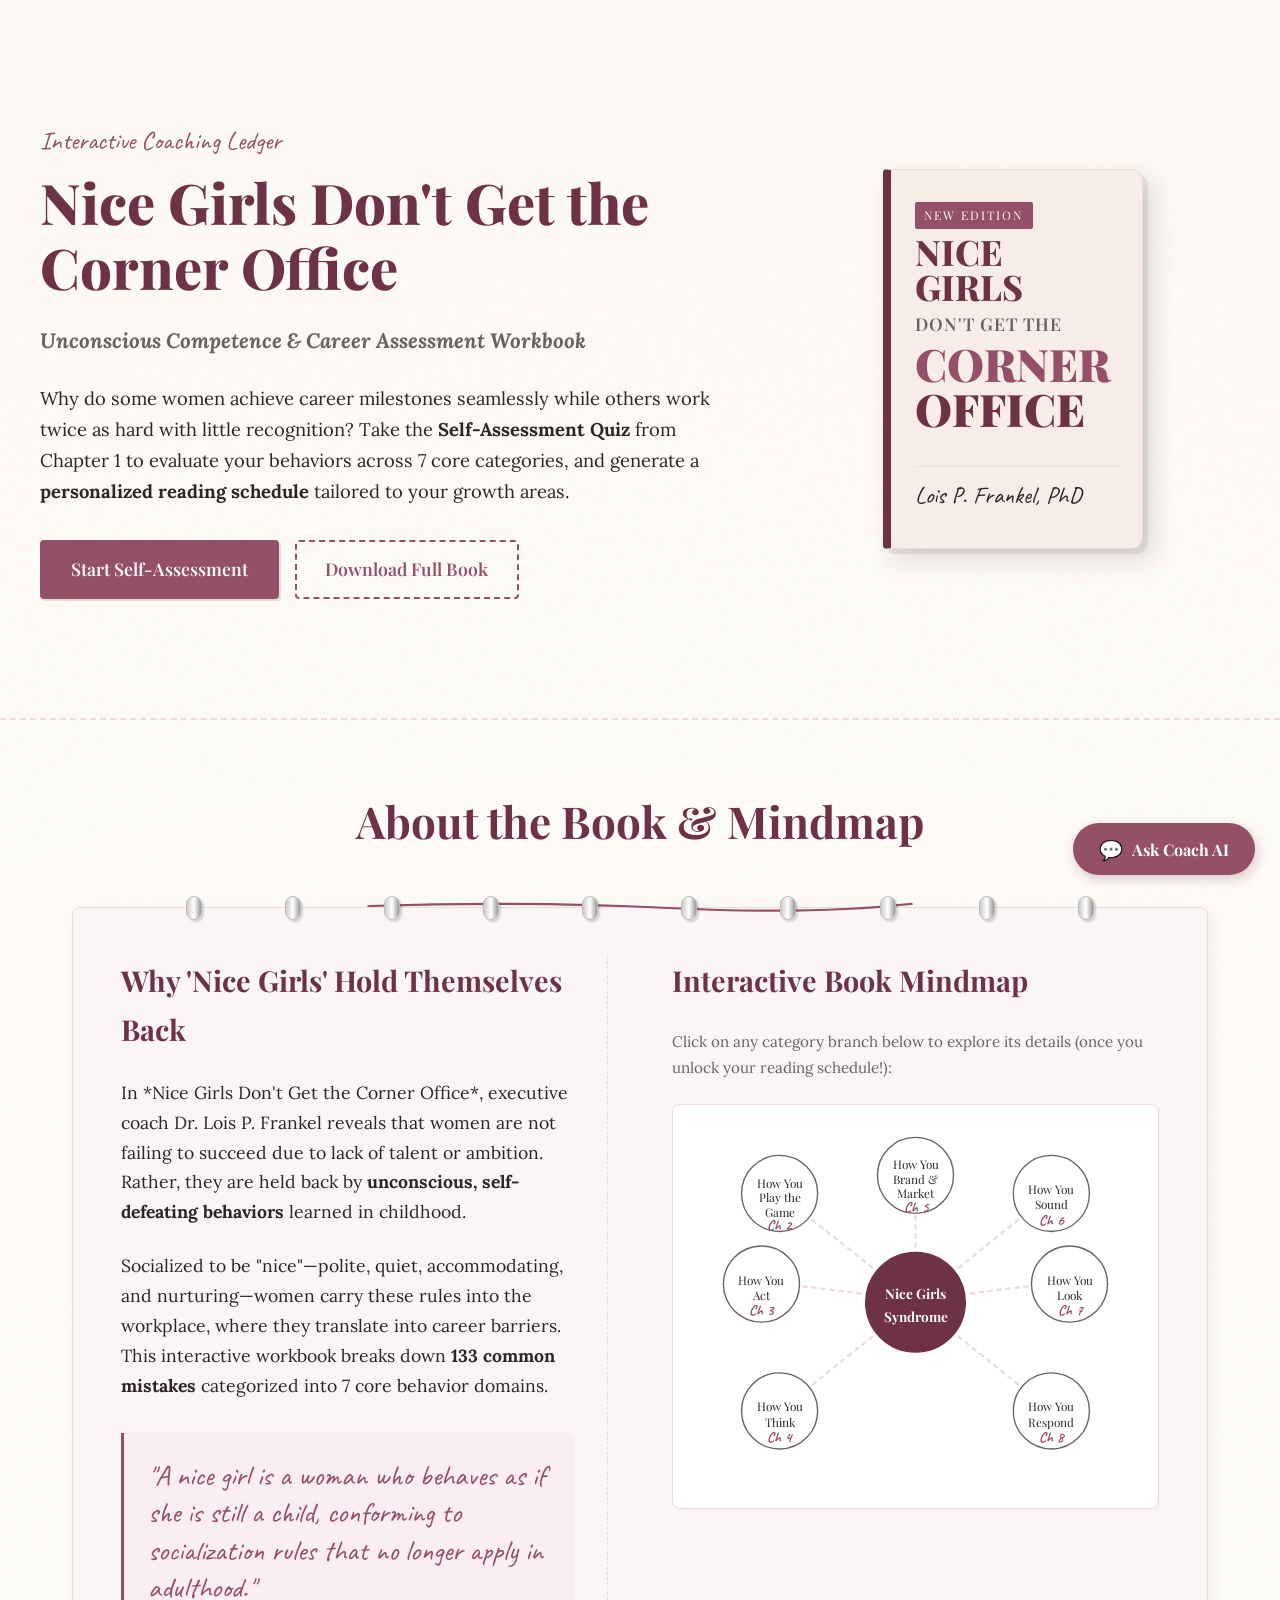
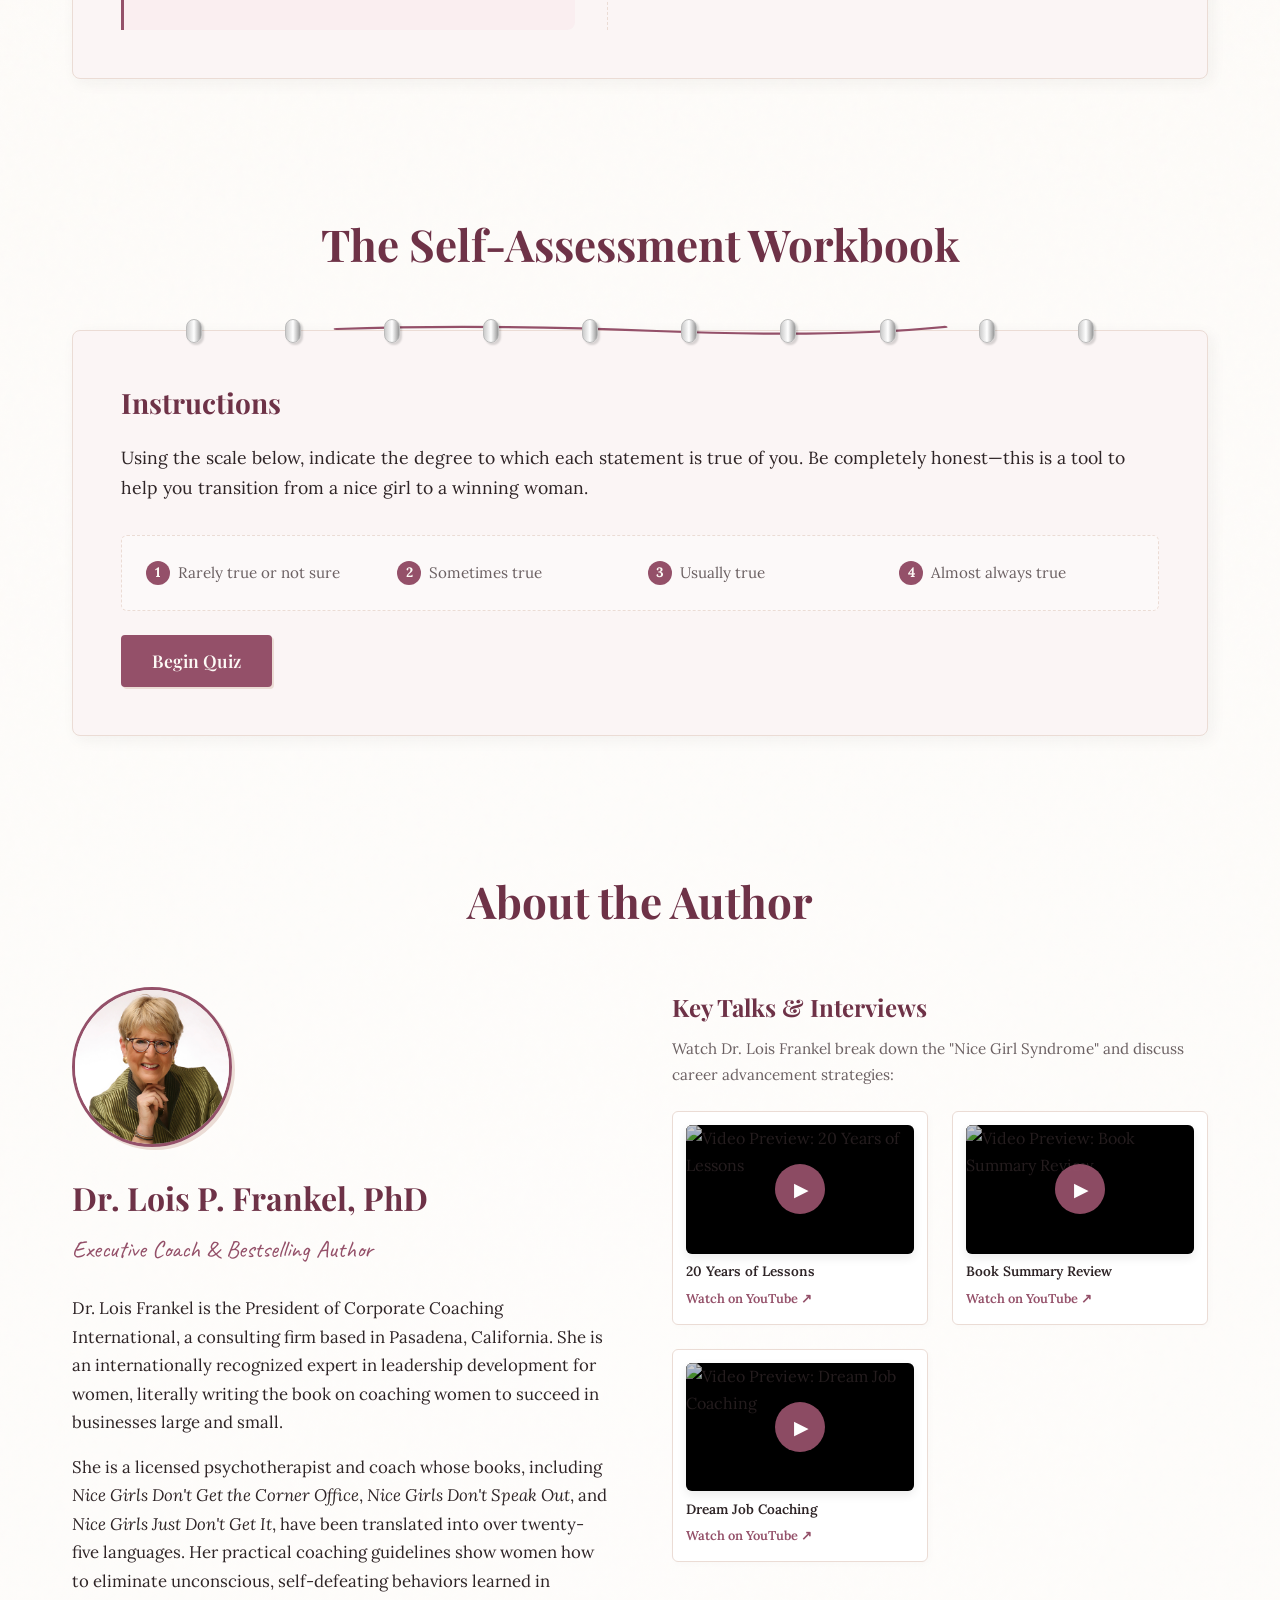
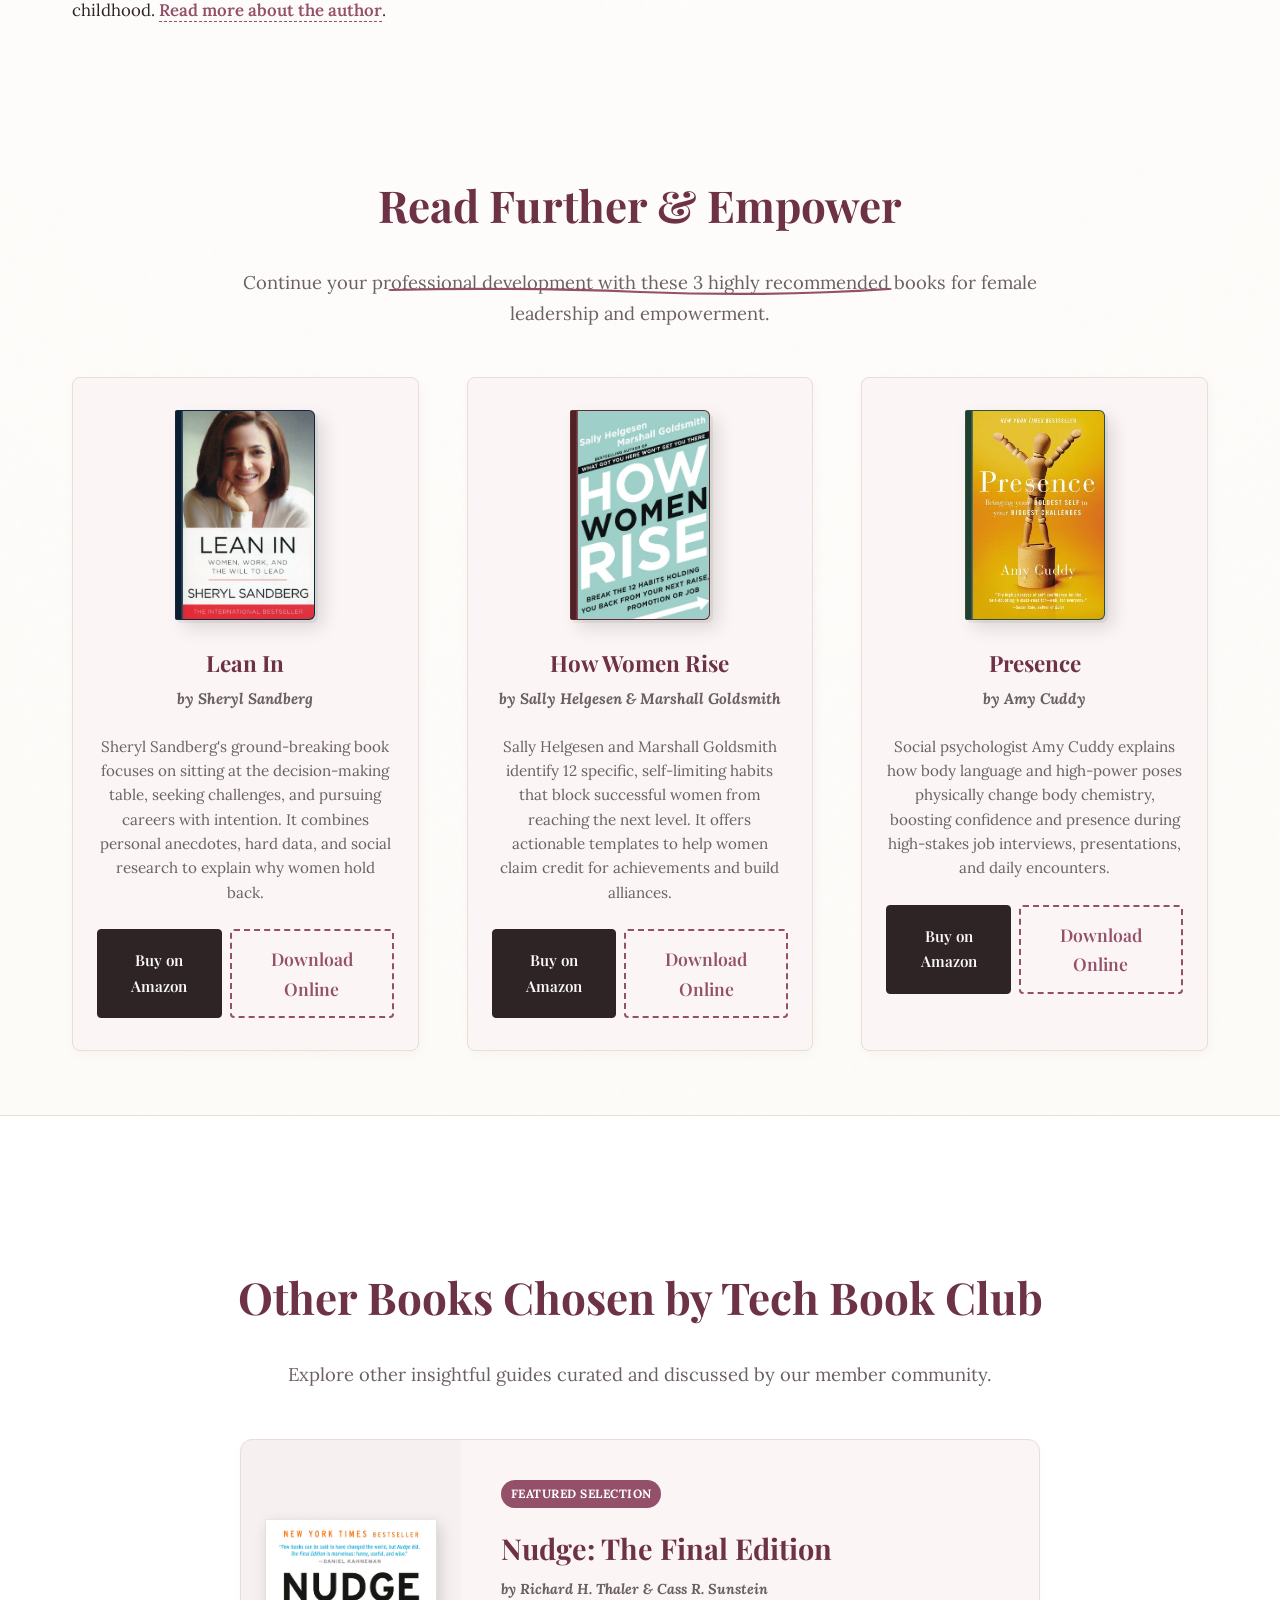
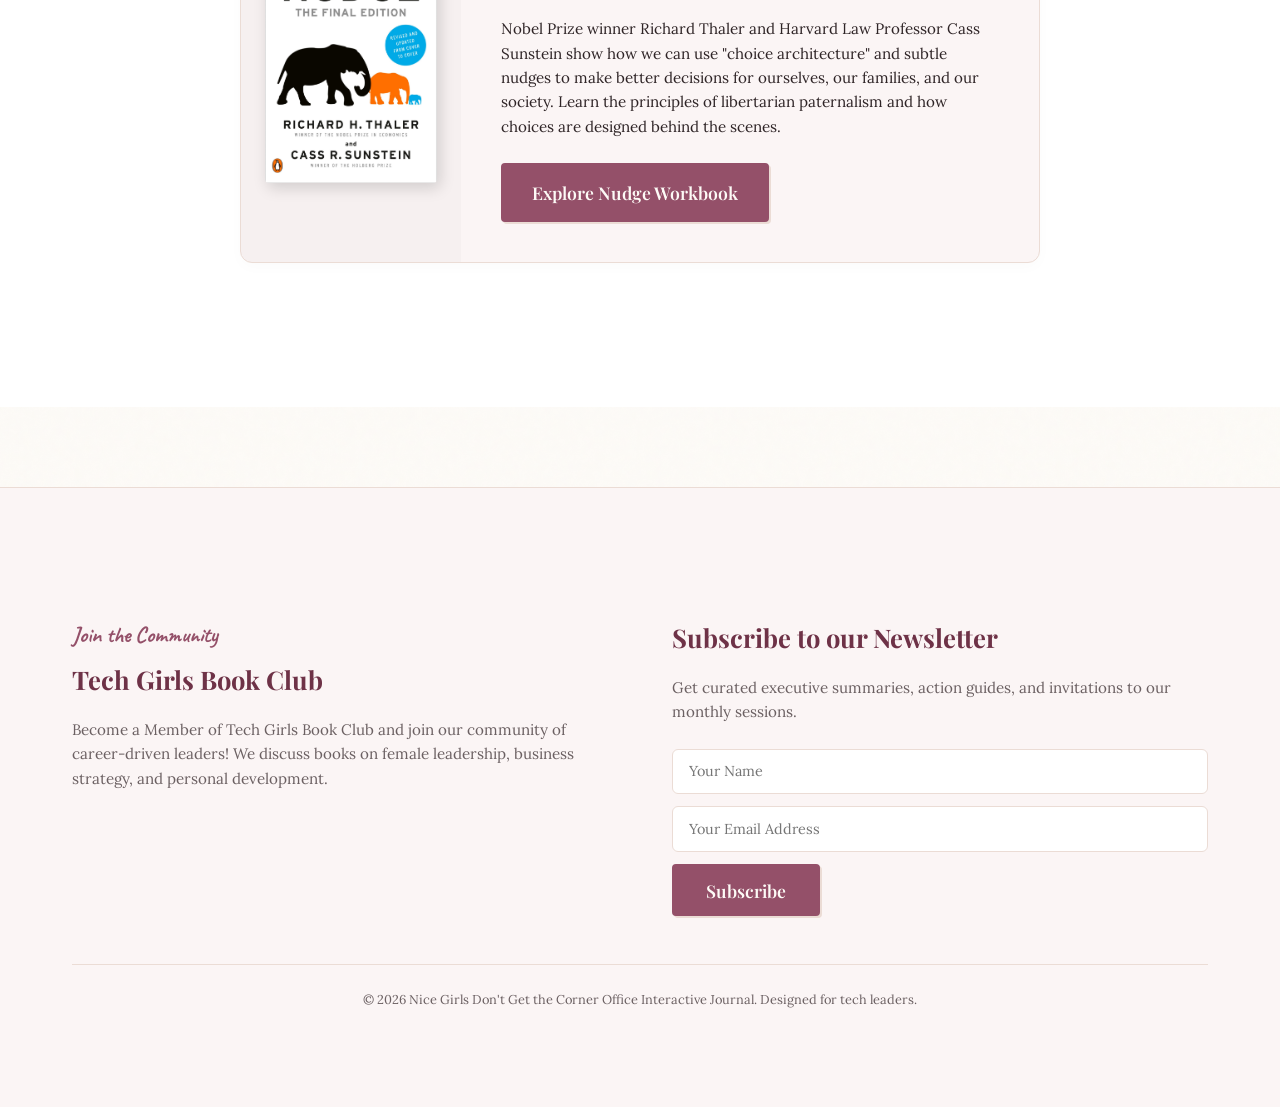
==== commit 5d996d55: "Small changes to better pick links Small changes to better pick links" ====
--- a/index.html
+++ b/index.html
@@ -615,7 +615,7 @@
       <div class="author-grid">
         <div class="author-info">
           <div class="author-photo-wrap">
-            <img src="Lois-P.-Frankel-Ph.D.-image.jpg" alt="Dr. Lois P. Frankel" class="author-photo">
+            <img src="images/Lois-P.-Frankel-Ph.D.-image.jpg" alt="Dr. Lois P. Frankel" class="author-photo">
           </div>
           <h3>Dr. Lois P. Frankel, PhD</h3>
           <p class="author-subtitle">Executive Coach & Bestselling Author</p>
